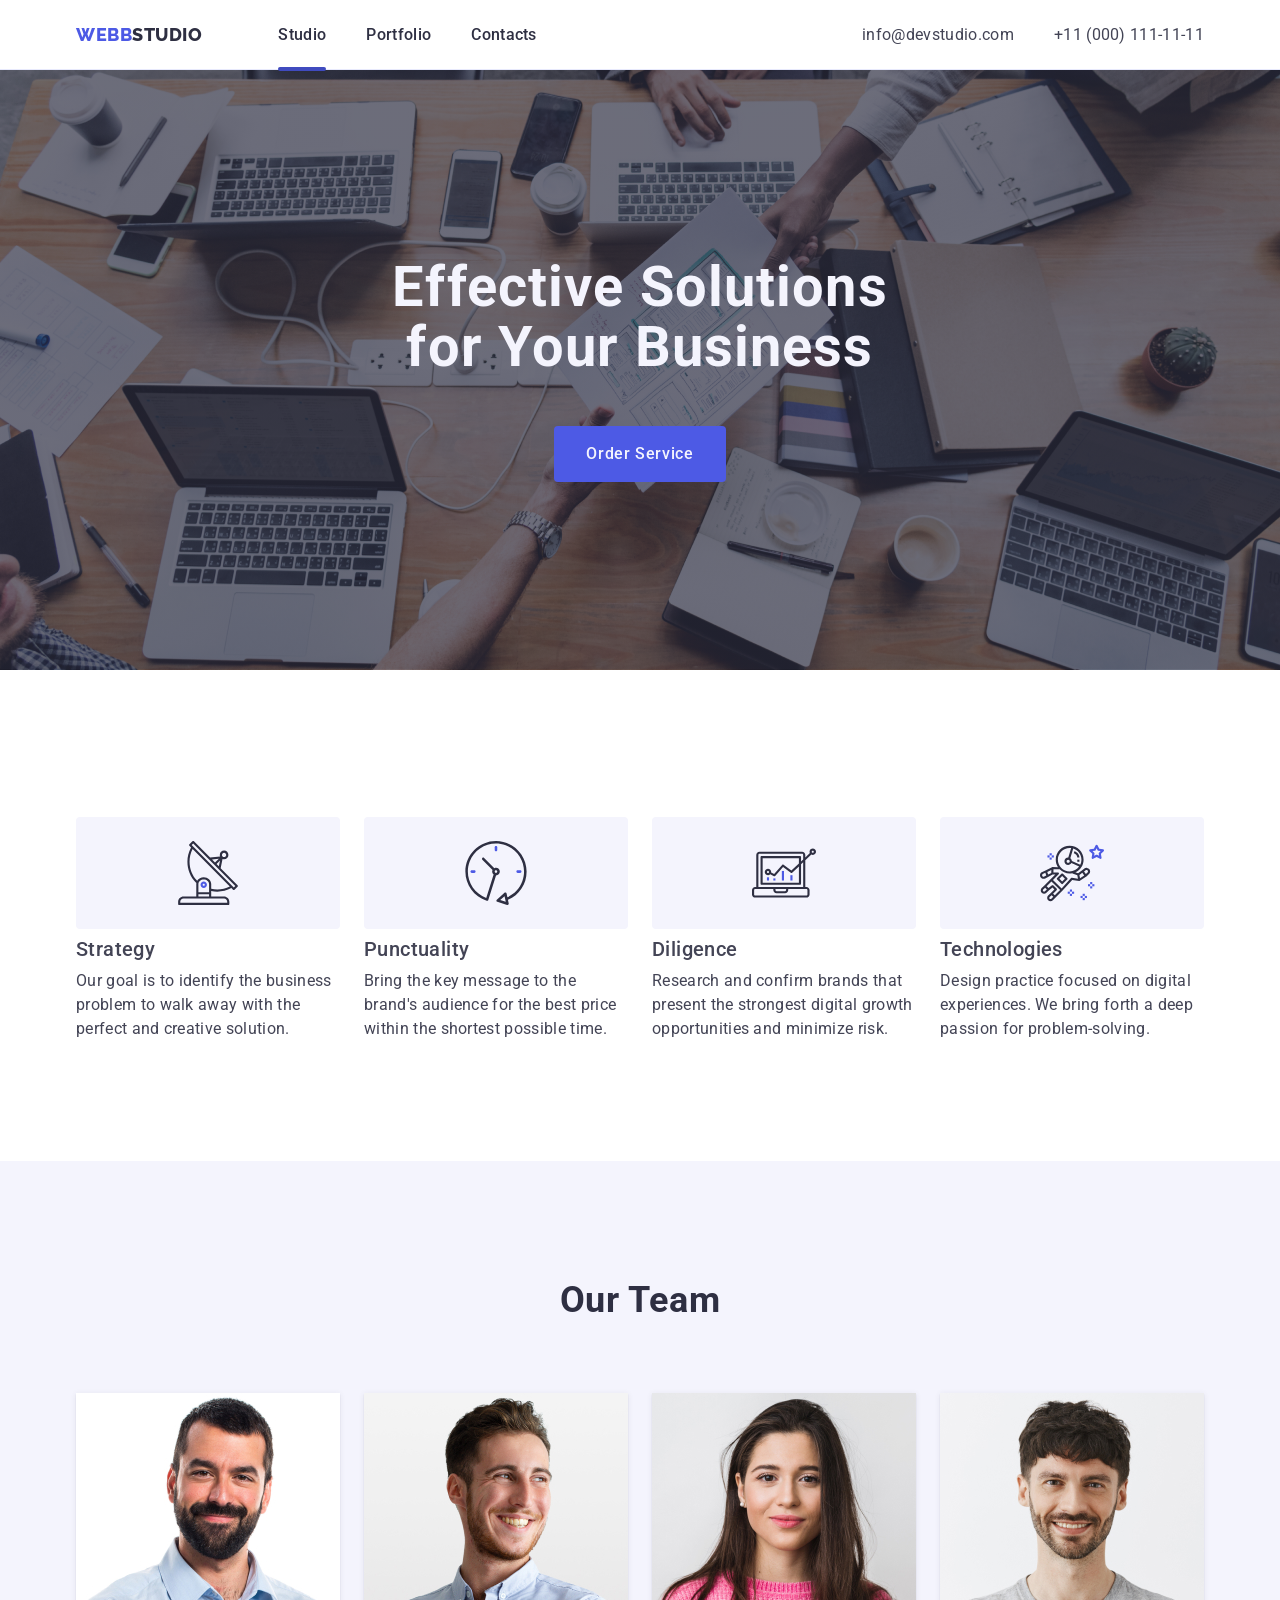
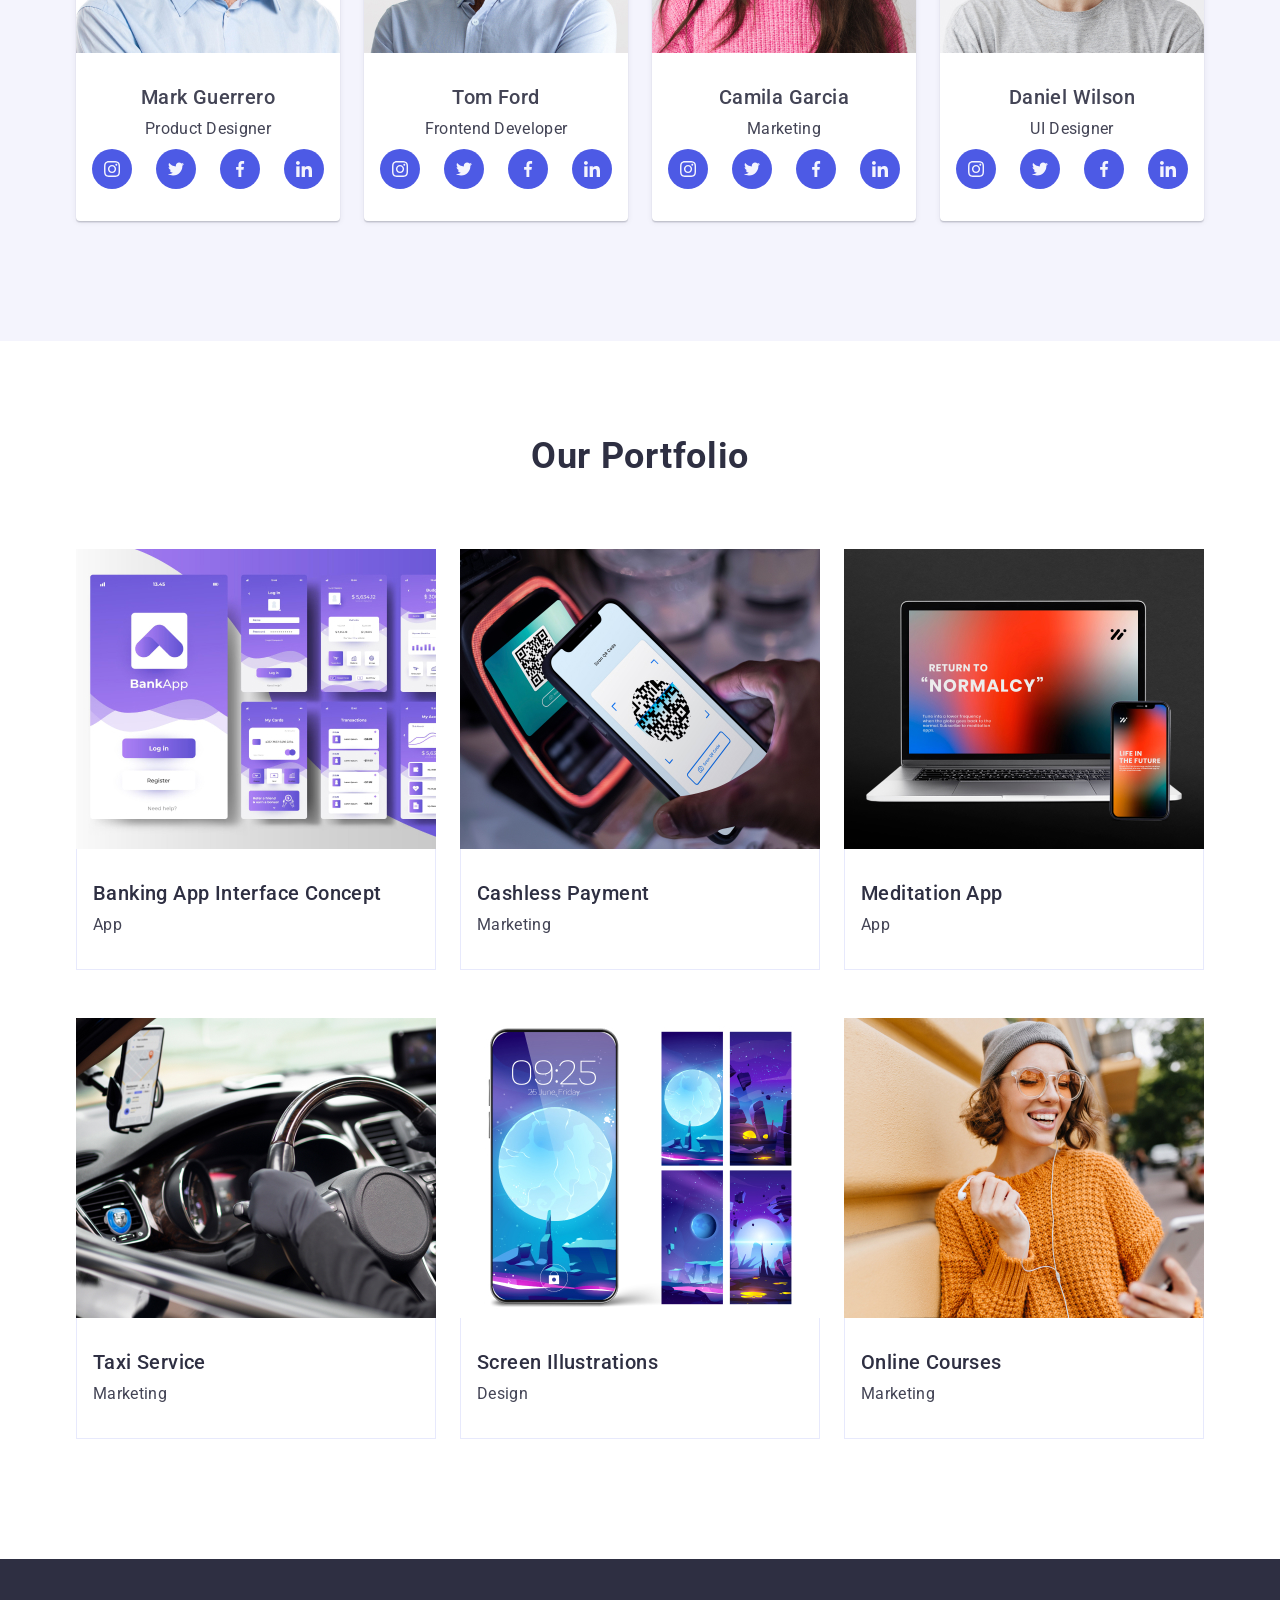
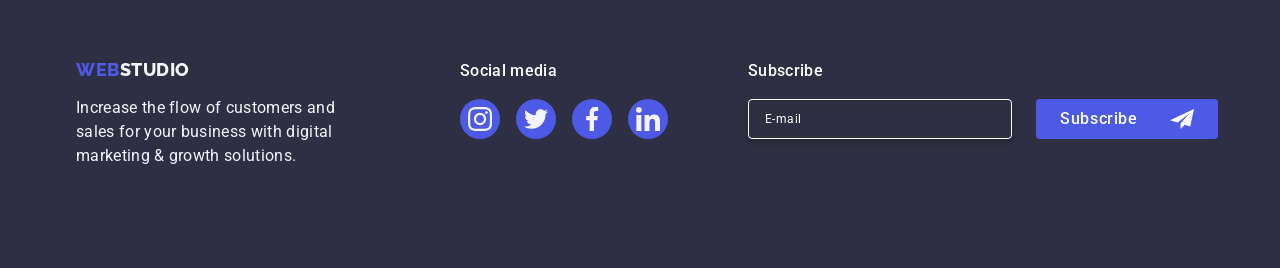
==== index.html @ 725c1d66 "rerwr" ====
<!DOCTYPE html>
<html lang="en">
  <head>
    <meta charset="UTF-8" />
    <meta http-equiv="X-UA-Compatible" content="IE=edge" />
    <meta name="viewport" content="width=device-width, initial-scale=1.0" />
    <title>Main Page</title>
    <link rel="preconnect" href="https://fonts.googleapis.com" />
    <link rel="preconnect" href="https://fonts.gstatic.com" crossorigin />
    <link
      href="https://fonts.googleapis.com/css2?family=Raleway:wght@800&family=Roboto:wght@400;500;700;900&display=swap"
      rel="stylesheet"
    />
    <link
      rel="stylesheet"
      href="https://cdnjs.cloudflare.com/ajax/libs/modern-normalize/1.1.0/modern-normalize.min.css"
    />
    <link rel="stylesheet" href="./css/styles.css" />
  </head>

  <body>
    <!-- section Header -->
    <header class="header-section">
      <div class="container header">
        <nav class="nav">
          <a class="logo" href="./index.html"
            >Webb<span class="web-one">Studio</span></a
          >
          <ul class="nav-list nav-container">
            <li class="nav-item">
              <a class="nav-link header-active" href="./index.html">Studio</a>
            </li>
            <li class="nav-item">
              <a class="nav-link" href="">Portfolio</a>
            </li>
            <li class="nav-item"><a class="nav-link" href="">Contacts</a></li>
          </ul>
        </nav>

        <address class="add">
          <ul class="add-container">
            <li class="add-item">
              <a class="add-info" href="mailto:info@devstudio.com"
                >info@devstudio.com</a
              >
            </li>
            <li class="add-item">
              <a class="add-info" href="tel:+110001111111"
                >+11 (000) 111-11-11</a
              >
            </li>
          </ul>
        </address>
      </div>
    </header>

    <main>
      <!-- section Herooooo.  -->
      <section class="hero">
        <div class="container">
          <h1 class="hero-title">Effective Solutions for Your Business</h1>
          <button type="button" class="hero-btn" data-modal-open>
            Order Service
          </button>
        </div>
      </section>

      <!-- section Features -->
      <section class="features">
        <div class="container">
          <h2 class="features-title">Features</h2>

          <ul class="features-list">
            <li class="features-item">
              <div class="features-icon-block">
                <svg class="features-icon" width="64" height="64">
                  <use href="./images/icons.svg#icon-antenna"></use>
                </svg>
              </div>
              <h3 class="features-sub-title">Strategy</h3>
              <p class="features-text">
                Our goal is to identify the business problem to walk away with
                the perfect and creative solution.
              </p>
            </li>
            <li class="features-item">
              <div class="features-icon-block">
                <svg class="features-icon" width="64" height="64">
                  <use href="./images/icons.svg#icon-clock"></use>
                </svg>
              </div>
              <h3 class="features-sub-title">Punctuality</h3>
              <p class="features-text">
                Bring the key message to the brand's audience for the best price
                within the shortest possible time.
              </p>
            </li>
            <li class="features-item">
              <div class="features-icon-block">
                <svg class="features-icon" width="64" height="64">
                  <use href="./images/icons.svg#icon-diagram"></use>
                </svg>
              </div>
              <h3 class="features-sub-title">Diligence</h3>
              <p class="features-text">
                Research and confirm brands that present the strongest digital
                growth opportunities and minimize risk.
              </p>
            </li>
            <li class="features-item">
              <div class="features-icon-block">
                <svg class="features-icon" width="64" height="64">
                  <use href="./images/icons.svg#icon-astronaut"></use>
                </svg>
              </div>
              <h3 class="features-sub-title">Technologies</h3>
              <p class="features-text">
                Design practice focused on digital experiences. We bring forth a
                deep passion for problem-solving.
              </p>
            </li>
          </ul>
        </div>
      </section>

      <!-- section Team -->
      <section class="team">
        <div class="container">
          <h2 class="team-title">Our Team</h2>
          <ul class="team-list">
            <li class="team-item">
              <img
                class="team-img"
                src="./images/mark.jpg"
                alt="Mark Guerrero"
                width="264"
              />
              <div class="team-member">
                <h3 class="team-name">Mark Guerrero</h3>
                <p class="team-role">Product Designer</p>

                <ul class="social-list">
                  <li class="social-list-item">
                    <a
                      class="icon-block"
                      href="https://www.instagram.com/"
                      target="_blank"
                      rel="noopener noreferrer"
                    >
                      <svg class="icon" width="16" height="16">
                        <use href="./images/icons.svg#icon-instagram"></use>
                      </svg>
                    </a>
                  </li>
                  <li class="social-list-item">
                    <a
                      class="icon-block"
                      href="https://twitter.com/"
                      target="_blank"
                      rel="noopener noreferrer"
                    >
                      <svg class="icon" width="16" height="16">
                        <use href="./images/icons.svg#icon-twitter"></use>
                      </svg>
                    </a>
                  </li>
                  <li class="social-list-item">
                    <a
                      class="icon-block"
                      href="https://www.facebook.com/"
                      target="_blank"
                      rel="noopener noreferrer"
                    >
                      <svg class="icon" width="16" height="16">
                        <use href="./images/icons.svg#icon-facebook"></use>
                      </svg>
                    </a>
                  </li>
                  <li class="social-list-item">
                    <a
                      class="icon-block"
                      href="https://www.linkedin.com"
                      target="_blank"
                      rel="noopener noreferrer"
                    >
                      <svg class="icon" width="16" height="16">
                        <use href="./images/icons.svg#icon-linkedin"></use>
                      </svg>
                    </a>
                  </li>
                </ul>
              </div>
            </li>

            <li class="team-item">
              <img
                class="team-img"
                src="./images/tom.jpg"
                alt="Tom Ford"
                width="264"
              />
              <div class="team-member">
                <h3 class="team-name">Tom Ford</h3>
                <p class="team-role">Frontend Developer</p>
                <ul class="social-list">
                  <li class="social-list-item">
                    <a
                      class="icon-block"
                      href="https://www.instagram.com/"
                      target="_blank"
                      rel="noopener noreferrer"
                    >
                      <svg class="icon" width="16" height="16">
                        <use
                          href="./images/icons.svg#icon-instagram"
                        ></use></svg
                    ></a>
                  </li>
                  <li class="social-list-item">
                    <a
                      class="icon-block"
                      href="https://twitter.com/"
                      target="_blank"
                      rel="noopener noreferrer"
                    >
                      <svg class="icon" width="16" height="16">
                        <use href="./images/icons.svg#icon-twitter"></use></svg
                    ></a>
                  </li>
                  <li class="social-list-item">
                    <a
                      class="icon-block"
                      href="https://www.facebook.com/"
                      target="_blank"
                      rel="noopener noreferrer"
                    >
                      <svg class="icon" width="16" height="16">
                        <use href="./images/icons.svg#icon-facebook"></use></svg
                    ></a>
                  </li>
                  <li class="social-list-item">
                    <a
                      class="icon-block"
                      href="https://www.linkedin.com"
                      target="_blank"
                      rel="noopener noreferrer"
                    >
                      <svg class="icon" width="16" height="16">
                        <use href="./images/icons.svg#icon-linkedin"></use></svg
                    ></a>
                  </li>
                </ul>
              </div>
            </li>
            <li class="team-item">
              <img src="./images/camila.jpg" alt="Camila Garcia" width="264" />
              <div class="team-member">
                <h3 class="team-name">Camila Garcia</h3>
                <p class="team-role">Marketing</p>
                <ul class="social-list">
                  <li class="social-list-item">
                    <a
                      class="icon-block"
                      href="https://www.instagram.com/"
                      target="_blank"
                      rel="noopener noreferrer"
                    >
                      <svg class="icon" width="16" height="16">
                        <use
                          href="./images/icons.svg#icon-instagram"
                        ></use></svg
                    ></a>
                  </li>
                  <li class="social-list-item">
                    <a
                      class="icon-block"
                      href="https://twitter.com/"
                      target="_blank"
                      rel="noopener noreferrer"
                    >
                      <svg class="icon" width="16" height="16">
                        <use href="./images/icons.svg#icon-twitter"></use></svg
                    ></a>
                  </li>
                  <li class="social-list-item">
                    <a
                      class="icon-block"
                      href="https://www.facebook.com/"
                      target="_blank"
                      rel="noopener noreferrer"
                    >
                      <svg class="icon" width="16" height="16">
                        <use href="./images/icons.svg#icon-facebook"></use></svg
                    ></a>
                  </li>
                  <li class="social-list-item">
                    <a
                      class="icon-block"
                      href="https://www.linkedin.com"
                      target="_blank"
                      rel="noopener noreferrer"
                    >
                      <svg class="icon" width="16" height="16">
                        <use href="./images/icons.svg#icon-linkedin"></use></svg
                    ></a>
                  </li>
                </ul>
              </div>
            </li>
            <li class="team-item">
              <img
                class="team-img"
                src="./images/daniel.jpg"
                alt="Daniel Wilson"
                width="264"
              />
              <div class="team-member">
                <h3 class="team-name">Daniel Wilson</h3>
                <p class="team-role">UI Designer</p>
                <ul class="social-list">
                  <li class="social-list-item">
                    <a
                      class="icon-block"
                      href="https://www.instagram.com/"
                      target="_blank"
                      rel="noopener noreferrer"
                    >
                      <svg class="icon" width="16" height="16">
                        <use
                          href="./images/icons.svg#icon-instagram"
                        ></use></svg
                    ></a>
                  </li>
                  <li class="social-list-item">
                    <a
                      class="icon-block"
                      href="https://twitter.com/"
                      target="_blank"
                      rel="noopener noreferrer"
                    >
                      <svg class="icon" width="16" height="16">
                        <use href="./images/icons.svg#icon-twitter"></use></svg
                    ></a>
                  </li>
                  <li class="social-list-item">
                    <a
                      class="icon-block"
                      href="https://www.facebook.com/"
                      target="_blank"
                      rel="noopener noreferrer"
                    >
                      <svg class="icon" width="16" height="16">
                        <use href="./images/icons.svg#icon-facebook"></use></svg
                    ></a>
                  </li>
                  <li class="social-list-item">
                    <a
                      class="icon-block"
                      href="https://www.linkedin.com"
                      target="_blank"
                      rel="noopener noreferrer"
                    >
                      <svg class="icon" width="16" height="16">
                        <use href="./images/icons.svg#icon-linkedin"></use></svg
                    ></a>
                  </li>
                </ul>
              </div>
            </li>
          </ul>
        </div>
      </section>

      <!-- Section portfolio -->
      <section class="portfolio">
        <div class="container">
          <h2 class="portfolio-title">Our Portfolio</h2>
          <ul class="portfolio-card-list">
            <li class="portfolio-card-item">
              <a href="" class="portfolio-item-link">
                <div class="portfolio-card-wrapper">
                  <img
                    class="portfolio-card-img"
                    src="./images/portfolio1.jpg"
                    alt="Example of Banking app"
                    width="360"
                  />

                  <div class="overlay-box">
                    <p class="overlay-text">
                      14 Stylish and User-Friendly App Design Concepts · Task
                      Manager App · Calorie Tracker App · Exotic Fruit Ecommerce
                      App · Cloud Storage App
                    </p>
                  </div>
                </div>

                <div class="card-info">
                  <h2 class="portfolio-card-title">
                    Banking App Interface Concept
                  </h2>
                  <p class="portfolio-card-text">App</p>
                </div>
              </a>
            </li>
            <li class="portfolio-card-item">
              <a href="" class="portfolio-item-link">
                <div class="portfolio-card-wrapper">
                  <img
                    class="portfolio-card-img"
                    src="./images/portfolio2.jpg"
                    alt="Example of Fintech app"
                    width="360"
                  />
                  <div class="overlay-box">
                    <p class="overlay-text">
                      14 Stylish and User-Friendly App Design Concepts · Task
                      Manager App · Calorie Tracker App · Exotic Fruit Ecommerce
                      App · Cloud Storage App
                    </p>
                  </div>
                </div>
                <div class="card-info">
                  <h2 class="portfolio-card-title">Cashless Payment</h2>
                  <p class="portfolio-card-text">Marketing</p>
                </div>
              </a>
            </li>
            <li class="portfolio-card-item">
              <a href="" class="portfolio-item-link">
                <div class="portfolio-card-wrapper">
                  <img
                    class="portfolio-card-img"
                    src="./images/portfolio3.jpg"
                    alt="Example of Meditation app"
                    width="360"
                  />
                  <div class="overlay-box">
                    <p class="overlay-text">
                      14 Stylish and User-Friendly App Design Concepts · Task
                      Manager App · Calorie Tracker App · Exotic Fruit Ecommerce
                      App · Cloud Storage App
                    </p>
                  </div>
                </div>
                <div class="card-info">
                  <h2 class="portfolio-card-title">Meditation App</h2>
                  <p class="portfolio-card-text">App</p>
                </div>
              </a>
            </li>
            <li class="portfolio-card-item">
              <a href="" class="portfolio-item-link">
                <div class="portfolio-card-wrapper">
                  <img
                    class="portfolio-card-img"
                    src="./images/portfolio4.jpg"
                    alt="Example of Taxi app"
                    width="360"
                  />
                  <div class="overlay-box">
                    <p class="overlay-text">
                      14 Stylish and User-Friendly App Design Concepts · Task
                      Manager App · Calorie Tracker App · Exotic Fruit Ecommerce
                      App · Cloud Storage App
                    </p>
                  </div>
                </div>
                <div class="card-info">
                  <h2 class="portfolio-card-title">Taxi Service</h2>
                  <p class="portfolio-card-text">Marketing</p>
                </div>
              </a>
            </li>
            <li class="portfolio-card-item">
              <a href="" class="portfolio-item-link">
                <div class="portfolio-card-wrapper">
                  <img
                    class="portfolio-card-img"
                    src="./images/portfolio5.jpg"
                    alt="Example of Wallpaper design"
                    width="360"
                  />
                  <div class="overlay-box">
                    <p class="overlay-text">
                      14 Stylish and User-Friendly App Design Concepts · Task
                      Manager App · Calorie Tracker App · Exotic Fruit Ecommerce
                      App · Cloud Storage App
                    </p>
                  </div>
                </div>
                <div class="card-info">
                  <h2 class="portfolio-card-title">Screen Illustrations</h2>
                  <p class="portfolio-card-text">Design</p>
                </div>
              </a>
            </li>
            <li class="portfolio-card-item">
              <a href="" class="portfolio-item-link">
                <div class="portfolio-card-wrapper">
                  <img
                    class="portfolio-card-img"
                    src="./images/portfolio6.jpg"
                    alt="Example of Educational app"
                    width="360"
                  />
                  <div class="overlay-box">
                    <p class="overlay-text">
                      14 Stylish and User-Friendly App Design Concepts · Task
                      Manager App · Calorie Tracker App · Exotic Fruit Ecommerce
                      App · Cloud Storage App
                    </p>
                  </div>
                </div>
                <div class="card-info">
                  <h2 class="portfolio-card-title">Online Courses</h2>
                  <p class="portfolio-card-text">Marketing</p>
                </div>
              </a>
            </li>
          </ul>

        </div>
      </section>
    </main>

    <!-- Footer -->
    <footer class="footer">
      <div class="container footer-block">
        <div class="footer-block-1">
          <a class="logo" href="./index.html"
            >Web<span class="web-two">Studio</span></a
          >
          <p class="footer-text">
            Increase the flow of customers and sales for your business with
            digital marketing & growth solutions.
          </p>
        </div>

        <div class="footer-block-2">
          <p class="footer-social-text">Social media</p>

          <ul class="social-list">
            <li class="icon-item">
              <a
                class="icon-block"
                href="https://www.instagram.com/"
                target="_blank"
                rel="noopener noreferrer"
              >
                <svg class="icon" width="24" height="24">
                  <use href="./images/icons.svg#icon-instagram"></use></svg
              ></a>
            </li>
            <li class="icon-item">
              <a
                class="icon-block"
                href="https://twitter.com/"
                target="_blank"
                rel="noopener noreferrer"
              >
                <svg class="icon" width="24" height="24">
                  <use href="./images/icons.svg#icon-twitter"></use></svg
              ></a>
            </li>
            <li class="icon-item">
              <a
                class="icon-block"
                href="https://www.facebook.com/"
                target="_blank"
                rel="noopener noreferrer"
              >
                <svg class="icon" width="24" height="24">
                  <use href="./images/icons.svg#icon-facebook"></use></svg
              ></a>
            </li>
            <li class="icon-item">
              <a
                class="icon-block"
                href="https://www.linkedin.com"
                target="_blank"
                rel="noopener noreferrer"
              >
                <svg class="icon" width="24" height="24">
                  <use href="./images/icons.svg#icon-linkedin"></use></svg
              ></a>
            </li>
          </ul>
        </div>

        <div class="footer-block3">
          <p class="footer-social-text">Subscribe</p>
          <form class="footer-form">
            <label class="footer-label" class="footer-form-wrapper">
              <input
              class="footer-form-input"
              type="email"
              name="email"
              placeholder="E-mail"
              required
            />

            </label>  
                  <button type="submit" class="footer-form-btn">
              Subscribe
              <svg class="footer-form-icon" width="24" height="24">
                <use href="./images/icons.svg#icon-send"></use>
              </svg>
            </button>
          </form>

        </div>
      </div>
    </footer>

    <!-- modal window  -->
    <div class="backdrop is-hidden" data-modal>
      <div class="modal">
        <button type="button" class="close-btn" data-modal-close>
          <svg class="icon-close" width="8" height="8">
            <use href="./images/icons.svg#icon-close"></use>
          </svg>
        </button>

        <p class="modal-title">Leave your contacts and we will call you back</p>

        <form class="modal-form">
          <div class="test">
          <label for="user-name" class="modal-form-label modal-form-name"> Name
             </label>
             <div class="modal-input-wrapper">
    
              <input class="modal-form-input"  id="user-name" type="text" name="user-name" required minlength="3"/>
              <svg class="modal-form-icon" width="18" height="24">
                <use href="./images/icons.svg#icon-person"></use></svg
              </div>
            </div>
      
          <label class="modal-form-label">
            <span class="modal-form-name">Phone</span>
            <span class="modal-input-wrapper">
              <input class="modal-form-input" type="tel" name="tel" required/>
              <svg class="modal-form-icon" width="18" height="24">
                <use href="./images/icons.svg#icon-phone"></use></svg
            ></span>
          </label>
          <label class="modal-form-label">
            <span class="modal-form-name">Email</span>
            <span class="modal-input-wrapper">
              <input class="modal-form-input" type="email" name="email" required/>
              <svg class="modal-form-icon" width="18" height="24">
                <use href="./images/icons.svg#icon-email"></use></svg
            ></span>
          </label>

          <label class="modal-form-label textarea">
            <span class="modal-form-name">Comment</span>
            <textarea
              class="modal-form-comment"
              name="comment"
              placeholder="Text input"
            ></textarea>
          </label>

          <input type="checkbox" class="checkbox visually-hidden" id="check" />
          <label class="checkbox-wrapper" for="check">
            <span class="custom-checkbox">
              <svg class="check-icon" width="10" height="8">
                <use href="./images/icons.svg#icon-check"></use>
              </svg>
            </span>
            I accept the terms and conditions of the &nbsp<a href="#">
              Privacy Policy</a
            >
          </label>
          <button type="submit" class="modal-form-btn">Send</button>
    
        </form>




      </div>
    </div>
    <script src="./js/modal.js"></script>
  </body>
</html>
---- css/styles.css ----
:root {
  --headers-color: #2e2f42;
  --primary-color: #434455;
  --secondary-color: #4d5ae5;
  --primary-body-color: #ffffff;
  --secondary-body-color: #f4f4fd;
  --border-color: #e7e9fc;
  --accent-color: #404bbf;
  --active-color: #31d0aa;
  --icon-customers: #8e8f99;
  --backdrop-color: rgba(46, 47, 66, 0.4);
  --modal-color: #fcfcfc;
}

/* RESET (cкинути дефолтні стилі для елементів) */

button {
  border: none;
  background-color: transparent;
  font: inherit;
  cursor: pointer;
  padding: 0;
  outline: 1px solid transparent;

  transition: background-color 250ms cubic-bezier(0.4, 0, 0.2, 1),
    color 250ms cubic-bezier(0.4, 0, 0.2, 1);
}

button:hover,
button:focus {
  background-color: var(--accent-color);
  color: #ffffff;
}

ul {
  list-style: none;
  padding: 0;
  margin: 0;
}

a {
  color: inherit;
  text-decoration: none;
  outline: 1px solid transparent;
}

h1,
h2,
h3,
h4,
h5,
h6,
p {
  margin: 0;
}

img {
  display: block;
}

address {
  font-style: normal;
  font: inherit;
}

textarea {
  resize: none;
}

/* загальні стилі для багатьох різних елементів */
.container {
  width: 1158px;

  margin: 0 auto;
  padding: 0 15px;
}

body {
  color: var(--primary-color);
  background-color: var(--primary-body-color);
  font-family: Roboto, sans-serif;
}

.nav,
.header,
.add-container,
.team-list,
.features-list,
.work-list,
.nav-container,
.portfolio-btn-list,
.portfolio-card-list,
.footer-block,
.social-list,
.customers-list,
.icon-block,
.customers-link-block {
  display: flex;
}

.input:invalid {
  border-color: #f44336;
}

/* section header */

header {
  background-color: var(--primary-body-color);
  border-bottom: 1px solid var(--border-color);
}

.header-section {
  box-shadow: 0px 2px 1px rgba(46, 47, 66, 0.08),
    0px 1px 1px rgba(46, 47, 66, 0.16), 0px 1px 6px rgba(46, 47, 66, 0.08);
}

.container.header {
  justify-content: space-between;
  align-items: center;
}

.logo {
  text-transform: uppercase;
  color: var(--secondary-color);
  font-family: Raleway, sans-serif;
  font-weight: 800;
  font-size: 18px;
  line-height: 1.17;
  letter-spacing: 0.03em;

  margin-right: 76px;
  padding-top: 24px;
  padding-bottom: 24px;
}

.web {
  color: var(--secondary-color);
}

.web-one {
  color: var(--headers-color);
}

.nav-link {
  text-decoration: none;
  color: var(--headers-color);
  font-weight: 500;
  font-size: 16px;
  line-height: 1.5;
  letter-spacing: 0.02em;
  padding: 24px 0;
  position: relative;

  transition: color 250ms cubic-bezier(0.4, 0, 0.2, 1);
}

.nav-item:not(:last-child) {
  margin-right: 40px;
}

.nav {
  align-items: center;
}

.add-container {
  gap: 40px;
}

.add-item {
  padding: 0px;
}

.add-info {
  color: var(--primary-color);
  font-size: 16px;
  line-height: 1.5;
  letter-spacing: 0.02em;
  padding: 24px 0;

  transition: color 250ms cubic-bezier(0.4, 0, 0.2, 1);
}

.add-info:hover,
.add-info:focus,
.nav-link:hover,
.nav-link:focus {
  color: var(--accent-color);
}

.header-active::after {
  background-color: var(--accent-color);
  content: "";
  height: 4px;
  width: 100%;
  display: block;
  border-radius: 2px;

  position: absolute;
  bottom: -3px;

  /* opacity: 0;
  transform: scale(0); */
  /* transition: transform 250ms cubic-bezier(0.4, 0, 0.2, 1), opacity 250ms cubic-bezier(0.4, 0, 0.2, 1);  */
}

/* .nav-item:hover .header-active::after {
  opacity: 1;
  transform: scale(1);
} */

/* section footer */

.footer {
  background-color: var(--headers-color);
  padding: 100px 0;
}

.web-two {
  color: var(--secondary-body-color);
}

footer .logo {
  display: inline-block;
  padding: 0;
  margin-bottom: 16px;
}

.footer-block {
  align-items: baseline;
}

.footer-text {
  color: var(--secondary-body-color);
  width: 264px;
  font-weight: 400;
  font-size: 16px;
  line-height: 1.5;
  letter-spacing: 0.02em;
}

footer .social-list {
  gap: 16px;
}

.footer-block-1 {
  margin-right: 120px;
}

.footer-social-text {
  color: var(--primary-body-color);
  font-weight: 500;
  font-size: 16px;
  line-height: 1.5;
  letter-spacing: 2%;
  letter-spacing: 0.02em;

  margin-bottom: 16px;
}

footer .icon-block:hover,
footer .icon-block:focus {
  background-color: var(--active-color);
}

.footer-block3 {
  margin-left: 80px;
}

.footer-form-wrapper {
  display: flex;
  gap: 24px;
}

.footer-form-input {
  width: 264px;
  height: 40px;
  line-height: 2;
  letter-spacing: 0.04em;
  font-size: 12px;
  border: 1px solid var(--primary-body-color);
  filter: drop-shadow(0px 4px 4px var(--backdrop-color));
  border-radius: 4px;
  background-color: transparent;
  color: var(--primary-body-color);
  padding: 8px 16px;
  outline: 1px solid transparent;
  transition: border-color 250ms cubic-bezier(0.4, 0, 0.2, 1);
   box-shadow: 0px 4px 4px rgba(0, 0, 0, 0.15); 
}

.footer-form-input::placeholder {
  color: var(--primary-body-color);
  font-weight: 400;
  font-size: 12px;
  line-height: 2;
  letter-spacing: 0.04em;
}

.footer-form-input:focus {
  border-color: var(--active-color);
}


.footer-form-btn {
  display: flex;
  align-items: center;
  justify-content: center;
  padding: 8px 24px;
  gap: 16px;
  background-color: var(--secondary-color);
  color: var(--primary-body-color);
  font-weight: 500;
  font-size: 16px;
  line-height: 1.5;
  letter-spacing: 0.04em;
  border-radius: 4px;
  min-width: 165px;
}

.footer-form-icon {
  fill: var(--primary-body-color);
  transition: fill 250ms cubic-bezier(0.4, 0, 0.2, 1) 250ms;
  margin-left: 16px; 
}

.footer-form-btn:hover .footer-form-icon,
.footer-form-btn:focus .footer-form-icon {
  fill: var(--active-color);
}

.footer-form {
  display: flex;
  gap: 24px;
}

/* HOME PAGE */
/* section hero */

.hero-btn {
  display: block;
  background-color: var(--secondary-color);
  color: var(--secondary-body-color);
  font-family: Roboto, sans-serif;
  font-weight: 500;
  font-size: 16px;
  line-height: 1.5;
  letter-spacing: 0.04em;
  min-width: 169px;
  border-radius: 4px;

  padding: 16px 32px;
  margin-left: auto;
  margin-right: auto;
  margin-top: 48px;
}

.hero {
  background-color: var(--headers-color);
  text-align: center;
  max-width: 1440px;

  background-image: linear-gradient(
      rgba(46, 47, 66, 0.7),
      rgba(46, 47, 66, 0.7)
    ),
    url(../images/hero-bg.jpg);
  background-repeat: no-repeat;
  background-position: 50% 50%;
  background-size: cover;

  margin-left: auto;
  margin-right: auto;
  padding: 188px 0;
}

.hero-title {
  text-align: center;
  color: var(--secondary-body-color);
  max-width: 496px;
  font-size: 56px;
  line-height: 1.07;
  letter-spacing: 0.02em;

  margin-left: auto;
  margin-right: auto;
}

/* section features */

.features-text {
  width: 264px;
  height: 72px;
  font-size: 16px;
  line-height: 1.5;
  letter-spacing: 0.02em;
  font-weight: 400;
}

.features-title {
  visibility: hidden;
}

.features-sub-title {
  font-weight: 500;
  font-size: 20px;
  line-height: 1.2;
  letter-spacing: 0.02em;
}

.features-icon-block {
  background-color: var(--secondary-body-color);
  margin-bottom: 8px;
  display: flex;
  align-items: center;
  justify-content: center;
  height: 112px;
  border-radius: 4px;
}

.features-icon {
  fill: #2a2a2a;
}

/* section what we are doin (our work) */

.team-title,
.portfolio-title {
  text-transform: capitalize;
  color: var(--headers-color);
  font-size: 36px;
  line-height: 1.1;
  text-align: center;
  letter-spacing: 0.02em;
  margin-bottom: 72px;
}

/* section team */

.team {
  background-color: var(--secondary-body-color);
}

.team-item {
  background-color: var(--primary-body-color);
  font-weight: 500;
  font-size: 20px;
  line-height: 1.2;
  letter-spacing: 0.02em;
}

.team-role {
  font-size: 16px;
  line-height: 1.5;
  letter-spacing: 0.02em;
  font-weight: 400;

  margin-bottom: 8px;
}

.team-name {
  font-weight: 500;
  font-size: 20px;
  line-height: 1.2;
  letter-spacing: 0.02em;
}

.team-item {
  box-shadow: 0px 1px 6px rgba(46, 47, 66, 0.08),
    0px 1px 1px rgba(46, 47, 66, 0.16), 0px 2px 1px rgba(46, 47, 66, 0.08);
  border-radius: 0px 0px 4px 4px;
}

.team-member {
  text-align: center;
  padding: 32px 0px;
}

.features-list,
.work-list,
.team-list {
  gap: 24px;
}

.features,
.team {
  padding: 120px 0;
}

.features-sub-title,
.team-name {
  margin-bottom: 8px;
}

.icon-block {
  background-color: var(--secondary-color);
  width: 40px;
  height: 40px;
  border-radius: 50%;

  justify-content: center;
  align-items: center;
  transition: background-color 250ms cubic-bezier(0.4, 0, 0.2, 1);
}

.team .icon-block:hover,
.team .icon-block:focus {
  background-color: var(--accent-color);
}

.icon {
  fill: var(--secondary-body-color);
}

.team-member .social-list {
  gap: 24px;
  justify-content: center;
}
/* section customers */
.customers {
  padding-top: 120px;
  padding-bottom: 120px;
}

.customers-link-block {
  color: var(--icon-customers);
  border: 1px solid var(--icon-customers);
  border-radius: 4px;
  width: 168px;
  height: 88px;

  justify-content: center;
  align-items: center;

  transition: color 250ms cubic-bezier(0.4, 0, 0.2, 1),
    border-color 250ms cubic-bezier(0.4, 0, 0.2, 1);
}

.customers-link-block:hover,
.customers-link-block:focus {
  color: var(--accent-color);
  border-color: var(--accent-color);
}

.customers-list {
  gap: 24px;
}

.customers-icon {
  fill: currentColor;
}

/* PORTFOLIO PAGE */

.portfolio {
  padding-top: 96px;
  padding-bottom: 120px;
}

.portfolio-btn {
  background-color: var(--secondary-body-color);
  color: var(--secondary-color);
  font-family: Roboto, sans-serif;
  font-weight: 500;
  font-size: 16px;
  line-height: 1.5;
  letter-spacing: 0.04em;

  border: 1px solid var(--border-color);
  border-radius: 4px;

  padding: 12px 24px;

  transition: border 250ms cubic-bezier(0.4, 0, 0.2, 1),
    box-shadow 250ms cubic-bezier(0.4, 0, 0.2, 1),
    color 250ms cubic-bezier(0.4, 0, 0.2, 1),
    background-color 250ms cubic-bezier(0.4, 0, 0.2, 1);
}

.portfolio-btn:hover,
.portfolio-btn:focus {
  border: 1px solid transparent;
  box-shadow: 0px 3px 1px rgba(0, 0, 0, 0.1), 0px 2px 1px rgba(0, 0, 0, 0.08),
    0px 2px 2px rgba(0, 0, 0, 0.12);
}

.portfolio-btn-list {
  justify-content: center;
  gap: 24px;
  margin-bottom: 72px;
}

.portfolio-card-text {
  color: var(--primary-color);
  font-size: 16px;
  letter-spacing: 0.02em;
  line-height: 1.5;
  font-weight: 400;
}

.portfolio-card-title {
  color: var(--headers-color);
  font-weight: 500;
  font-size: 20px;
  line-height: 1.2;
  letter-spacing: 0.02em;

  margin-bottom: 8px;
}

.portfolio-card-list {
  flex-wrap: wrap;
}

.portfolio-card-item {
  margin-right: 24px;
  margin-bottom: 48px;
}

.portfolio-item-link {
  display: block;
  transition: box-shadow 250ms cubic-bezier(0.4, 0, 0.2, 1);
}

.portfolio-item-link:hover,
.portfolio-item-link:focus {
  box-shadow: 0px 2px 1px rgba(46, 47, 66, 0.08),
    0px 1px 1px rgba(46, 47, 66, 0.16), 0px 1px 6px rgba(46, 47, 66, 0.08);
}

.portfolio-card-item:nth-child(3n) {
  margin-right: 0;
}

.portfolio-card-item:nth-last-child(-n + 3) {
  margin-bottom: 0;
}

.card-info {
  border: 1px solid var(--border-color);
  border-top: none;
  padding: 32px 16px;
  /* padding-left: 16px; */
}

.portfolio-card-wrapper {
  position: relative;
  width: 100%;
  height: 100%;
  overflow: hidden;
}

.overlay-box {
  background-color: var(--secondary-color);
  width: 360px;
  height: 300px;
  padding: 40px 32px;
  opacity: 0;
  position: absolute;

  transition: transform 250ms cubic-bezier(0.4, 0, 0.2, 1),
    opacity 250ms cubic-bezier(0.4, 0, 0.2, 1);
}

/* .portfolio-card-wrapper:hover .overlay-box, .portfolio-card-wrapper:focus .overlay-box {
  transform: translatey(-100%);
  opacity: 1;
} */

.portfolio-item-link:hover .overlay-box,
.portfolio-item-link:focus .overlay-box {
  transform: translatey(-100%);
  opacity: 1;
}

.overlay-text {
  color: var(--secondary-body-color);
  font-weight: 400;
  font-size: 16px;
  line-height: 1.5;
  letter-spacing: 0.02em;
}

/* modal window */

.backdrop.is-hidden {
  visibility: hidden;
  opacity: 0;
  pointer-events: none;
}

.backdrop.is-hidden .modal {
  transform: translate(-50%, -50%) scale(0.5);
}

.backdrop {
  position: fixed;
  top: 0;
  left: 0;
  width: 100%;
  height: 100%;
  background-color: var(--backdrop-color);

  transition: opacity 250ms cubic-bezier(0.4, 0, 0.2, 1),
    visibility 250ms cubic-bezier(0.4, 0, 0.2, 1);
}

.modal {
  position: absolute;
  top: 50%;
  left: 50%;
  transform: translate(-50%, -50%) scale(1);
  width: 408px;
  min-height: 584px;
  background-color: var(--modal-color);
  padding: 72px 24px 24px 24px;

  box-shadow: 0px 1px 1px rgba(0, 0, 0, 0.14), 0px 1px 3px rgba(0, 0, 0, 0.12),
    0px 2px 1px rgba(0, 0, 0, 0.2);
  border-radius: 4px;

  transition: transform 250ms cubic-bezier(0.4, 0, 0.2, 1);
}

.close-btn {
  position: absolute;
  top: 24px;
  right: 24px;
  transition: background-color 250ms cubic-bezier(0.4, 0, 0.2, 1), border 250ms cubic-bezier(0.4, 0, 0.2, 1); 
  background-color: var(--border-color);
  width: 24px;
  height: 24px;
  border: 1px solid rgba(0, 0, 0, 0.1);
  border-radius: 50%;
  display: flex;
  align-items: center;
  justify-content: center;
}

.icon-close {
  fill: var(--headers-color);
  transition: fill 250ms cubic-bezier(0.4, 0, 0.2, 1);
}

/* для кнопки ховер/фокус бекграунд прописаний в утиліті */

.close-btn:hover .icon-close,
.close-btn:focus .icon-close {
  fill: #ffffff;
}

.close-btn:hover, 
.close-btn:focus {
  background-color: #404bbf; 
  border: none; 
}

.modal-form-label {
  display: block;
  flex-direction: column;
  gap: 4px;
  letter-spacing: 0.04em; 
  margin-bottom: 4px;
}

.textarea {
  margin-bottom: 16px;
}

.modal-form-input,
.modal-form-comment {
  background-color: var(--modal-color);
  height: 40px;
  width: 100%;
  border-radius: 4px;
  border: 1px solid var(--backdrop-color);
  padding: 19px 14px;
  padding-left: 38px;
  outline: 1px solid transparent;
  transition: border-color 250ms cubic-bezier(0.4, 0, 0.2, 1);
  letter-spacing: 0.04em; 
  display: block; 
  margin-bottom: 4px; 
/* }
.modal-form-input { */
  background-color: transparent; 

}


.modal-form-name {
  font-weight: 400;
  font-size: 12px;
  line-height: 1.17;
  letter-spacing: 0.01em;
  color: var(--icon-customers);
}

.modal-form-comment {
  height: 120px;
  padding: 8px 16px;
}


.modal-form-input:focus + .modal-form-icon {
  fill: var(--secondary-color);
}

.modal-form-input:focus,
.modal-form-comment:focus {
  border-color: #4D5AE5
}


.modal-form-comment::placeholder {
  font-weight: 400;
  font-size: 12px;
  line-height: 1.17;
  letter-spacing: 0.04em;
  color: var(--backdrop-color);
}

.modal-form-btn {
  background-color: var(--secondary-color);
  min-width: 169px;
  height: 56px;
  box-shadow: 0px 4px 4px rgba(0, 0, 0, 0.15);
  border-radius: 4px;

  color: var(--primary-body-color);
  font-weight: 500;
  font-size: 16px;
  line-height: 1.5;
  letter-spacing: 0.04em;
  padding: 16px 32px;
  display: block;
  margin-left: auto;
  margin-right: auto;
  margin-top: 24px;
}

/* .modal-form-icon {
  margin-right: 4px;
} */

.modal-title {
  color: var(--headers-color);
  font-weight: 500;
  font-size: 16px;
  line-height: 1.5;
  text-align: center;
  letter-spacing: 0.02em;

  margin-bottom: 16px;
}

.modal-input-wrapper {
  display: flex;
  position: relative;
}

.modal-form-icon {
  position: absolute;
  top: 50%;
  left: 16px;
  transform: translateY(-50%);
  fill: var(--headers-color);
  transition: fill 250ms cubic-bezier(0.4, 0, 0.2, 1);
}

.visually-hidden {
  position: absolute;
  width: 1px;
  height: 1px;
  margin: -1px;
  border: 0;
  padding: 0;

  white-space: nowrap;
  clip-path: inset(100%);
  clip: rect(0 0 0 0);
  overflow: hidden;
}

.checkbox-wrapper > a {
  text-decoration: underline;
  color: var(--secondary-color);
}

.checkbox-wrapper > a:active {
  color: var(--active-color);
}

.checkbox-wrapper {
  font-weight: 400;
  font-size: 12px;
  line-height: 1.17;
  letter-spacing: 0.04em;
  color: var(--icon-customers);
  display: flex;
  align-items: center;
}

.custom-checkbox {
  display: flex;
  width: 16px;
  height: 16px;
  border: 1px solid var(--backdrop-color);
  border-radius: 2px;
  margin-right: 10px;

  justify-content: center;
  align-items: center;
  color: transparent;

  transition: border-color 250ms cubic-bezier(0.4, 0, 0.2, 1),
    background-color 250ms cubic-bezier(0.4, 0, 0.2, 1);
  cursor: pointer;
}

.check-icon {
  fill: currentColor;
  transition: fill 250ms cubic-bezier(0.4, 0, 0.2, 1) delay 250ms;
}

.checkbox:checked + .checkbox-wrapper > .custom-checkbox {
  background-color: var(--accent-color);
  border-color: transparent;
  color: var(--secondary-body-color);
}


.test {
  margin-bottom: 8px;
}
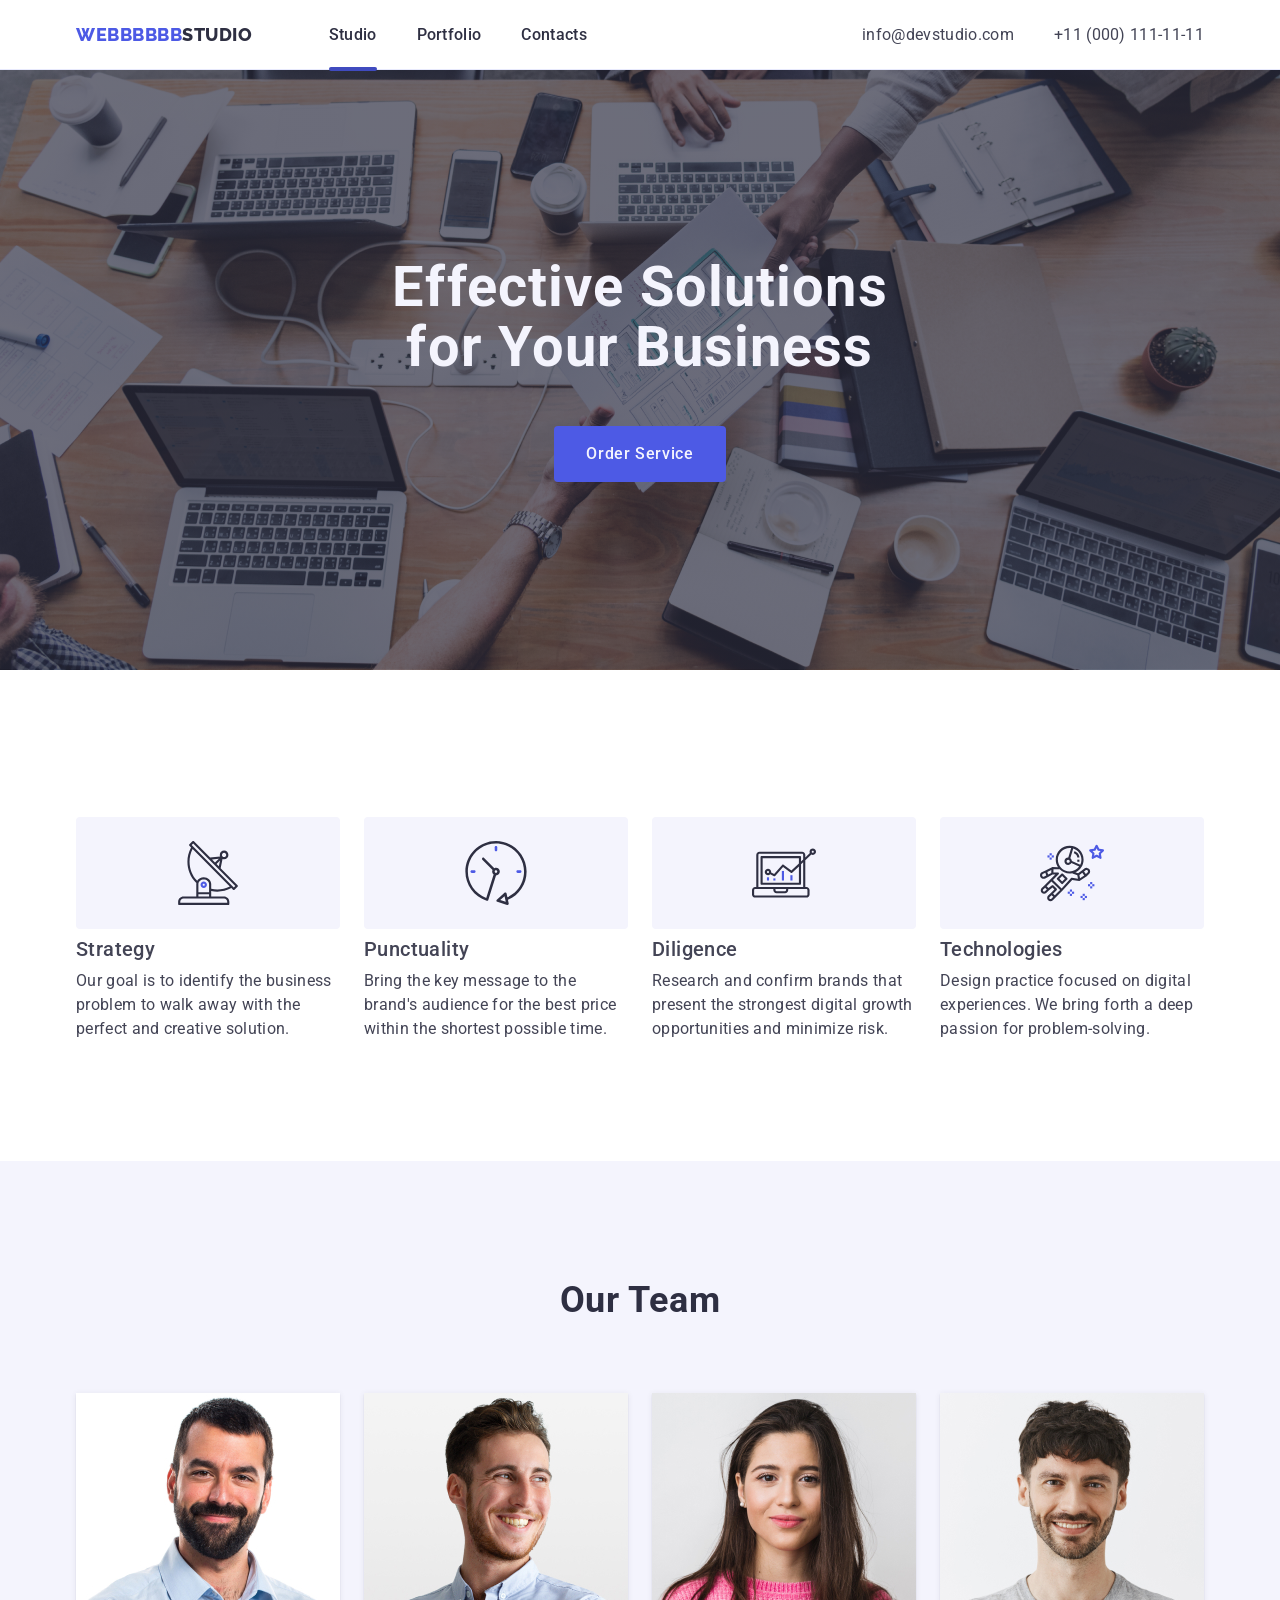
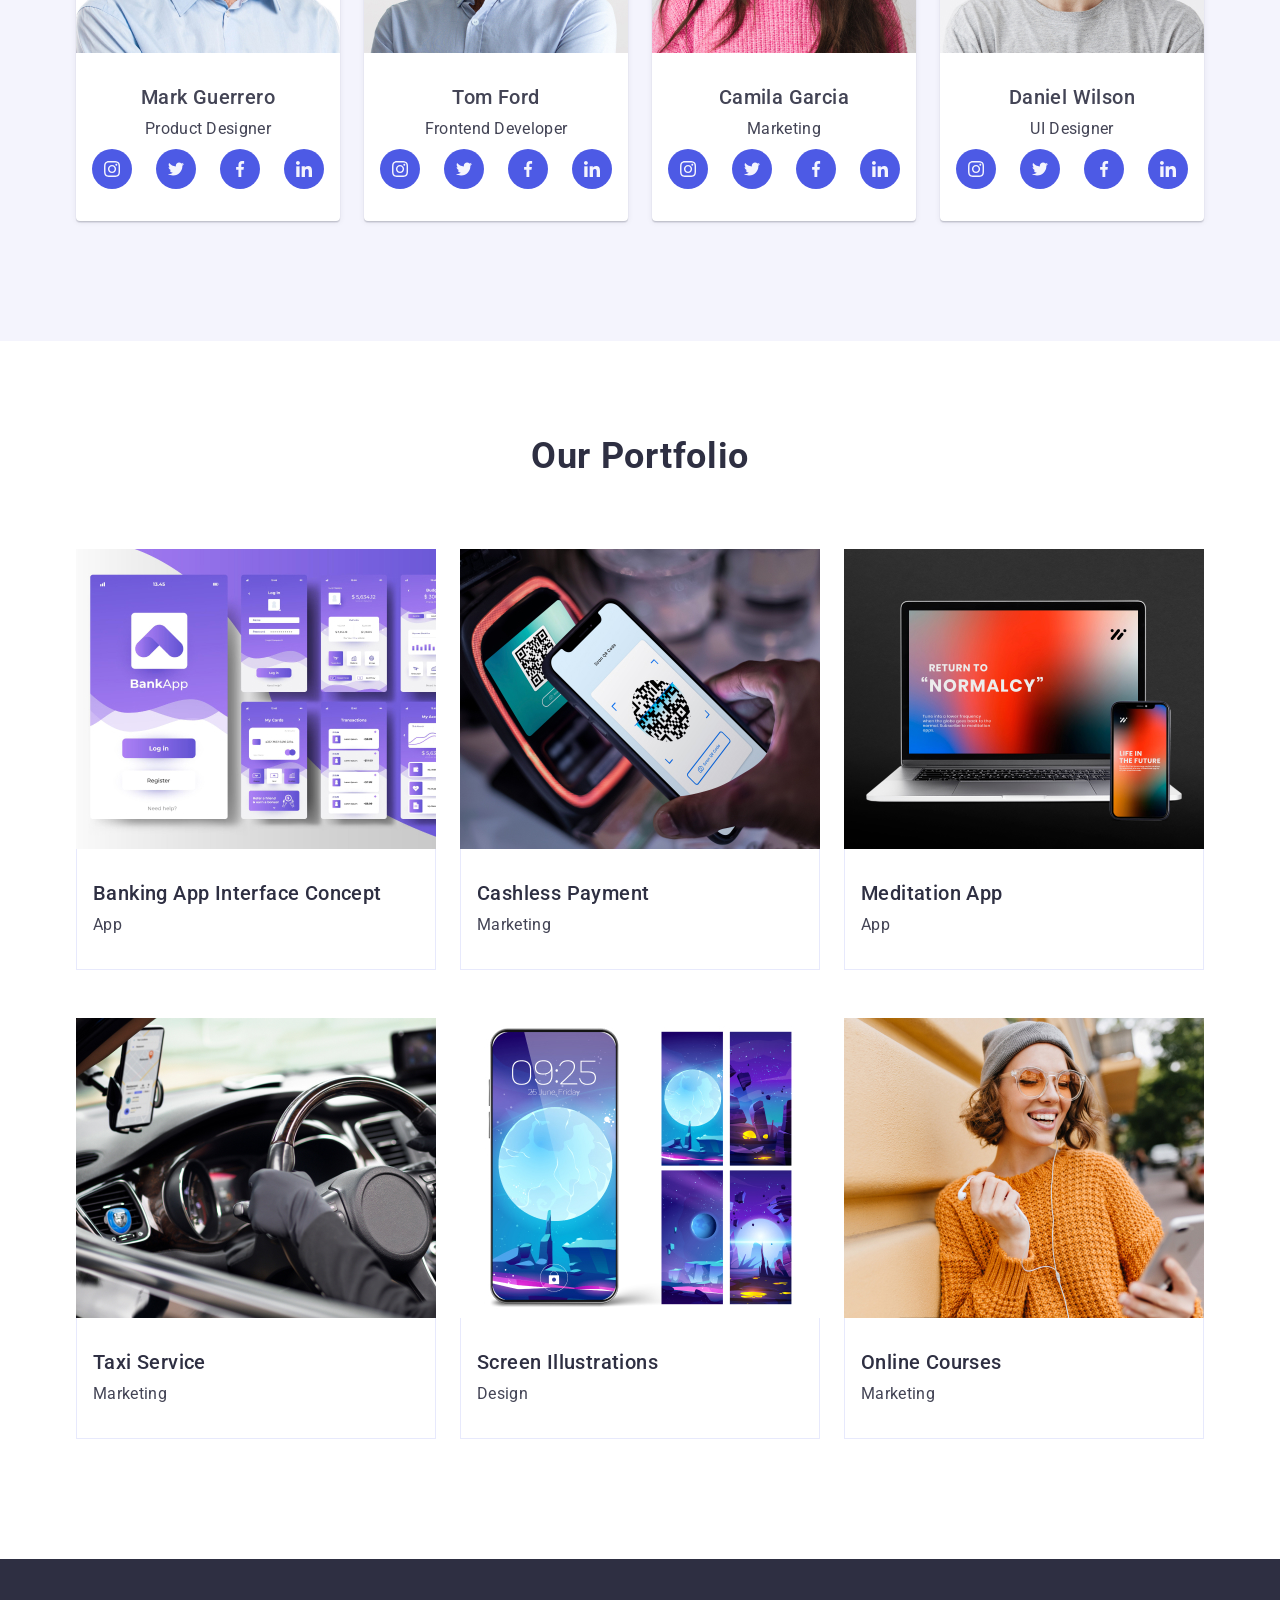
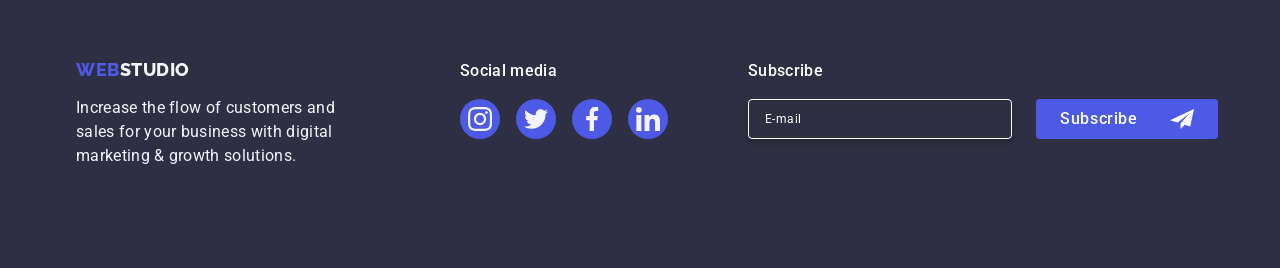
==== commit dfcfc5f4: "56456 45645" ====
--- a/index.html
+++ b/index.html
@@ -24,7 +24,7 @@
       <div class="container header">
         <nav class="nav">
           <a class="logo" href="./index.html"
-            >Webb<span class="web-one">Studio</span></a
+            >Webbbbbb<span class="web-one">Studio</span></a
           >
           <ul class="nav-list nav-container">
             <li class="nav-item">
@@ -626,7 +626,7 @@
 
         <form class="modal-form">
           <div class="test">
-          <label for="user-name" class="modal-form-label modal-form-name"> Name
+          <label for="user-name" class="modal-form-label"> Name
              </label>
              <div class="modal-input-wrapper">
     
--- a/css/styles.css
+++ b/css/styles.css
@@ -754,13 +754,6 @@
   border: none; 
 }
 
-.modal-form-label {
-  display: block;
-  flex-direction: column;
-  gap: 4px;
-  letter-spacing: 0.04em; 
-  margin-bottom: 4px;
-}
 
 .textarea {
   margin-bottom: 16px;
@@ -780,19 +773,21 @@
   letter-spacing: 0.04em; 
   display: block; 
   margin-bottom: 4px; 
-/* }
-.modal-form-input { */
   background-color: transparent; 
 
 }
 
 
-.modal-form-name {
+.modal-form-label {
   font-weight: 400;
   font-size: 12px;
   line-height: 1.17;
-  letter-spacing: 0.01em;
   color: var(--icon-customers);
+  display: block;
+  flex-direction: column;
+  gap: 4px;
+  letter-spacing: 0.04em; 
+  margin-bottom: 4px;
 }
 
 .modal-form-comment {
@@ -802,13 +797,18 @@
 
 
 .modal-form-input:focus + .modal-form-icon {
-  fill: var(--secondary-color);
-}
-
-.modal-form-input:focus,
+  fill: #4D5AE5;
+}
+
+.modal-form-input:focus {
+  border-color: #4D5AE5;
+}
+
+
 .modal-form-comment:focus {
-  border-color: #4D5AE5
-}
+  border-color: #4D5AE5;
+}
+
 
 
 .modal-form-comment::placeholder {
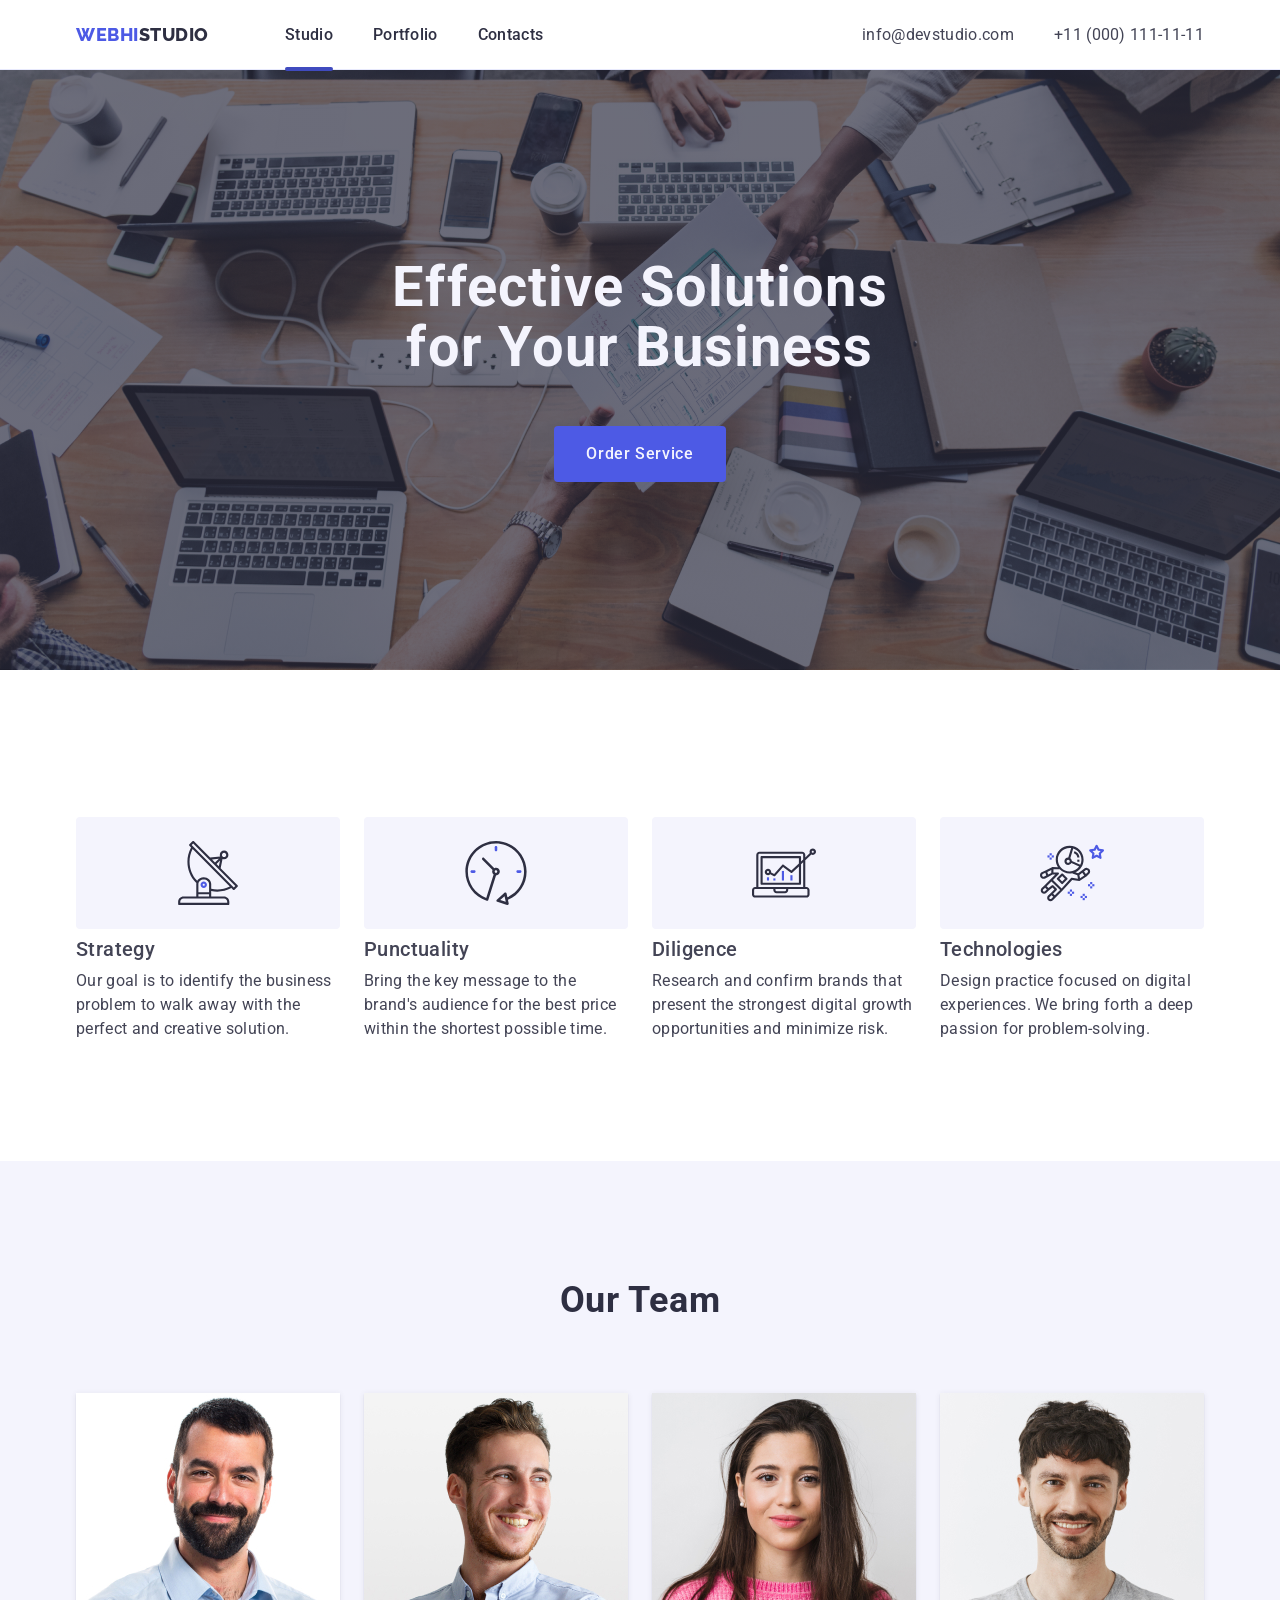
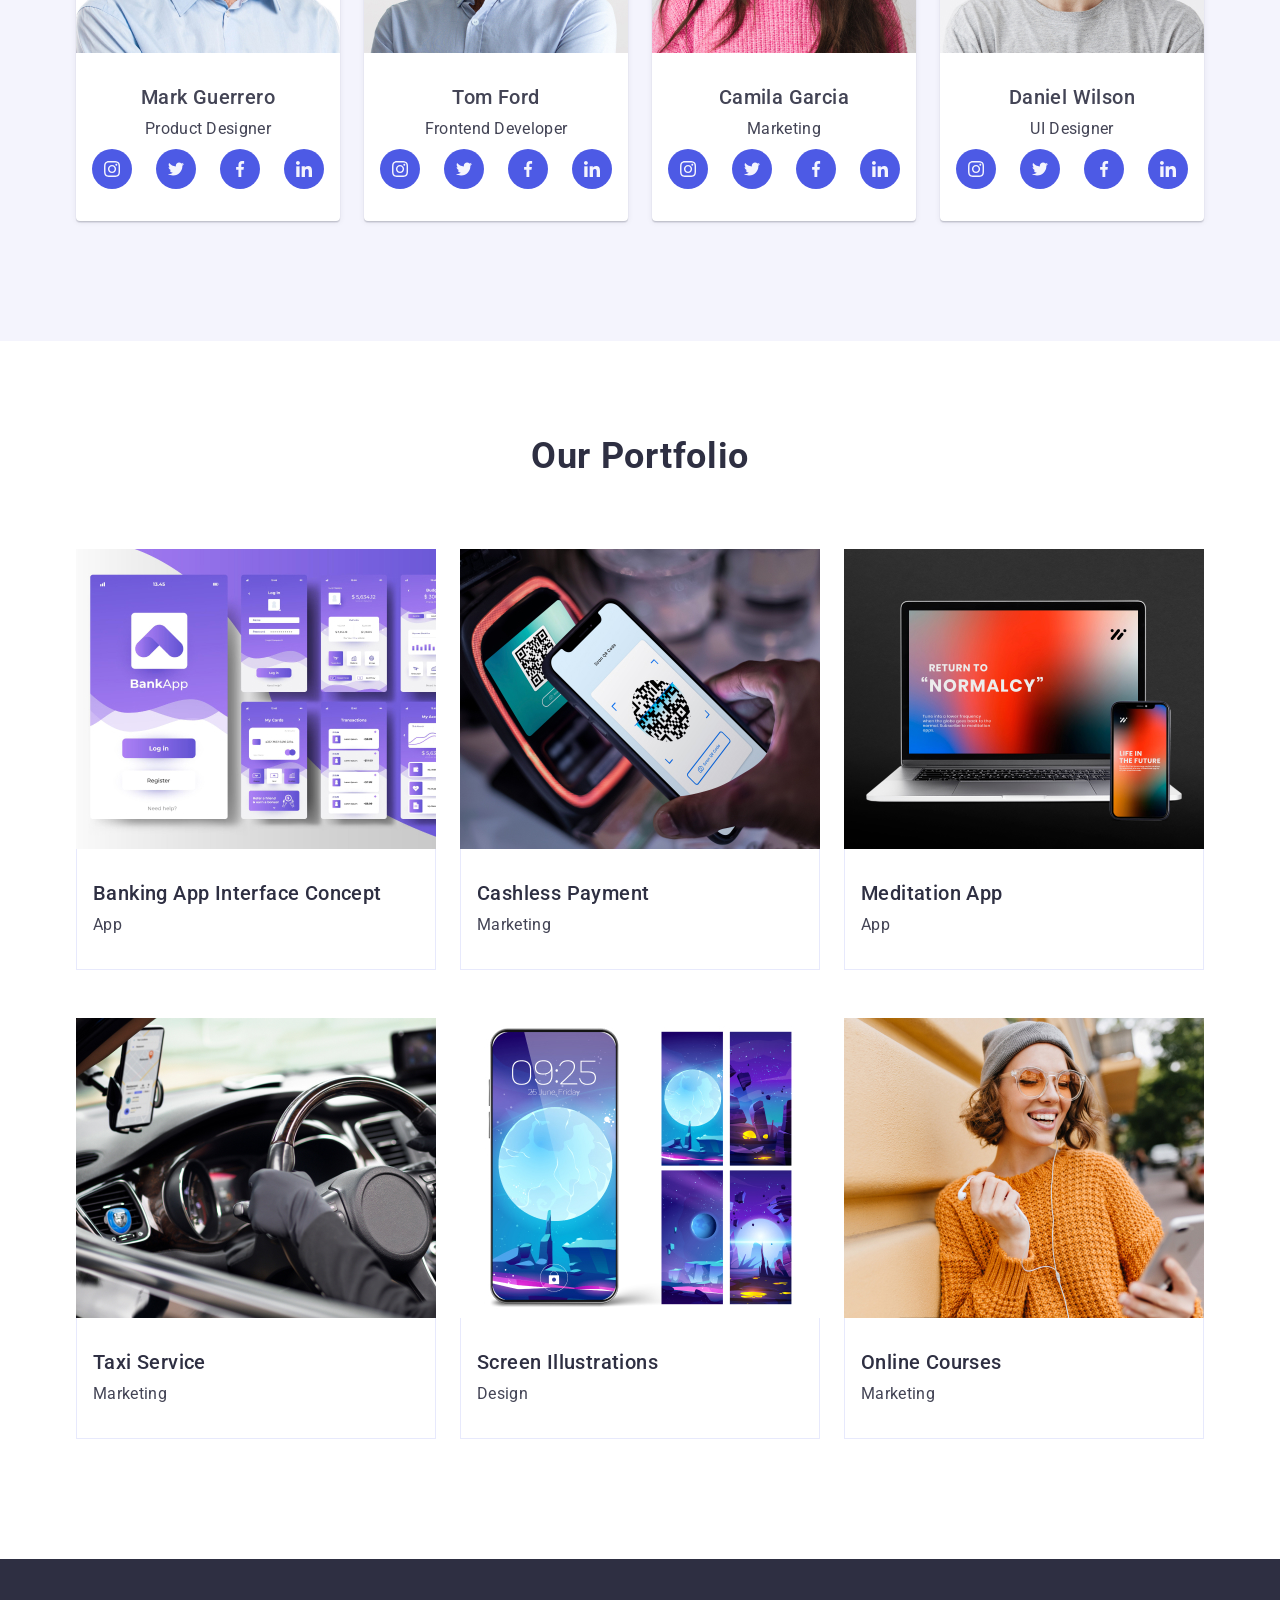
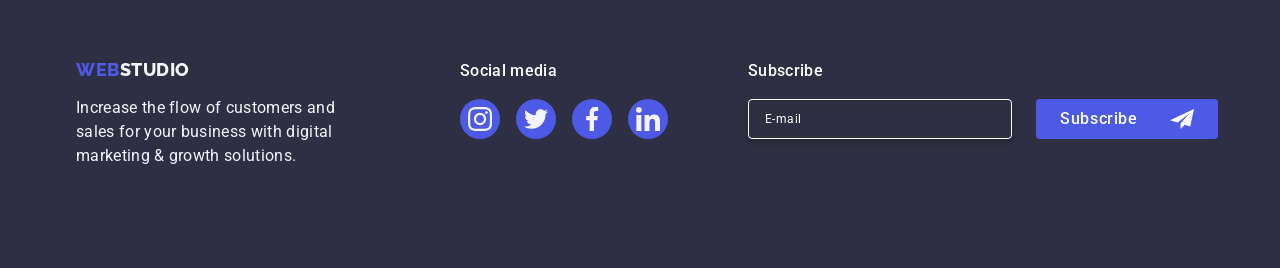
==== commit 4734cd44: "wew" ====
--- a/index.html
+++ b/index.html
@@ -24,7 +24,7 @@
       <div class="container header">
         <nav class="nav">
           <a class="logo" href="./index.html"
-            >Webbbbbb<span class="web-one">Studio</span></a
+            >Webhi<span class="web-one">Studio</span></a
           >
           <ul class="nav-list nav-container">
             <li class="nav-item">
@@ -636,8 +636,8 @@
               </div>
             </div>
       
-          <label class="modal-form-label">
-            <span class="modal-form-name">Phone</span>
+            <div class="test">
+          <label class="modal-form-label"> Phone </label>
             <span class="modal-input-wrapper">
               <input class="modal-form-input" type="tel" name="tel" required/>
               <svg class="modal-form-icon" width="18" height="24">
@@ -651,7 +651,7 @@
               <svg class="modal-form-icon" width="18" height="24">
                 <use href="./images/icons.svg#icon-email"></use></svg
             ></span>
-          </label>
+</div>
 
           <label class="modal-form-label textarea">
             <span class="modal-form-name">Comment</span>
--- a/css/styles.css
+++ b/css/styles.css
@@ -795,10 +795,9 @@
   padding: 8px 16px;
 }
 
-
-.modal-form-input:focus + .modal-form-icon {
+/* .modal-form-input:focus + .modal-form-icon {
   fill: #4D5AE5;
-}
+} */
 
 .modal-form-input:focus {
   border-color: #4D5AE5;
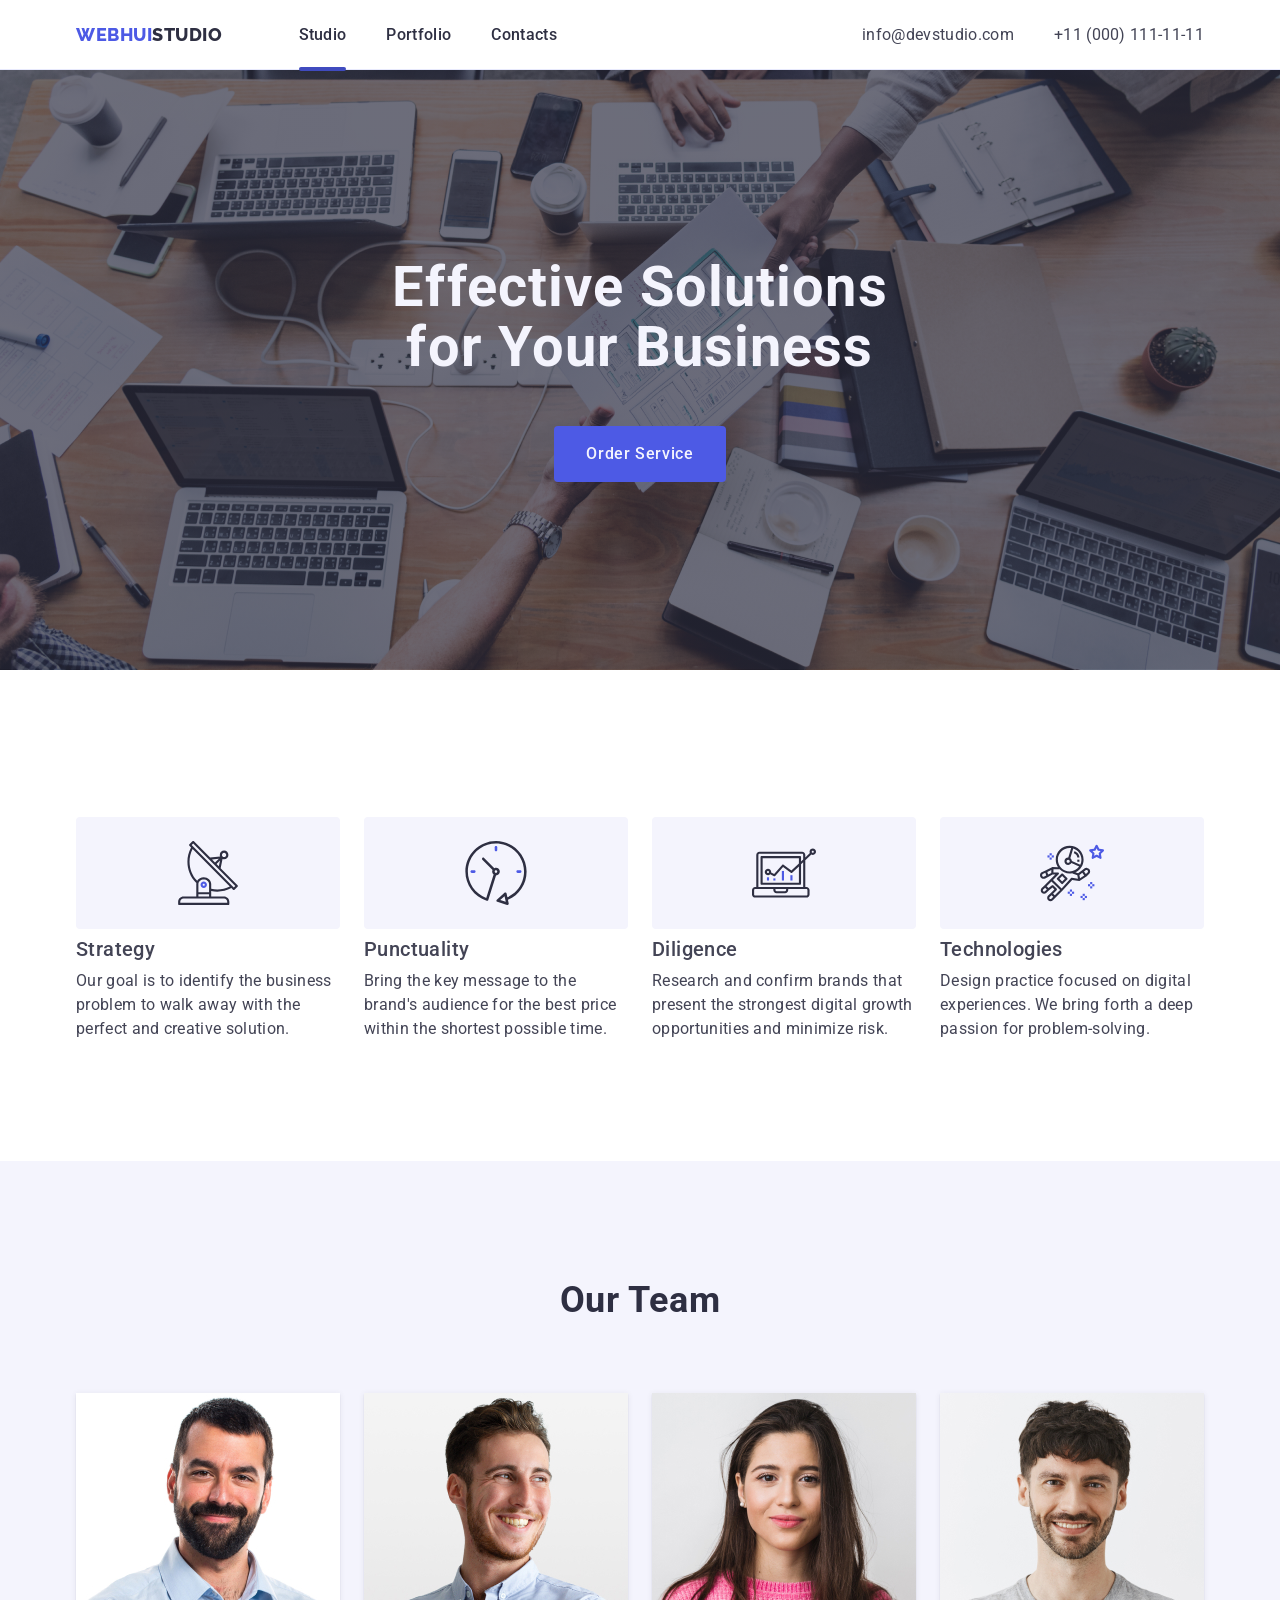
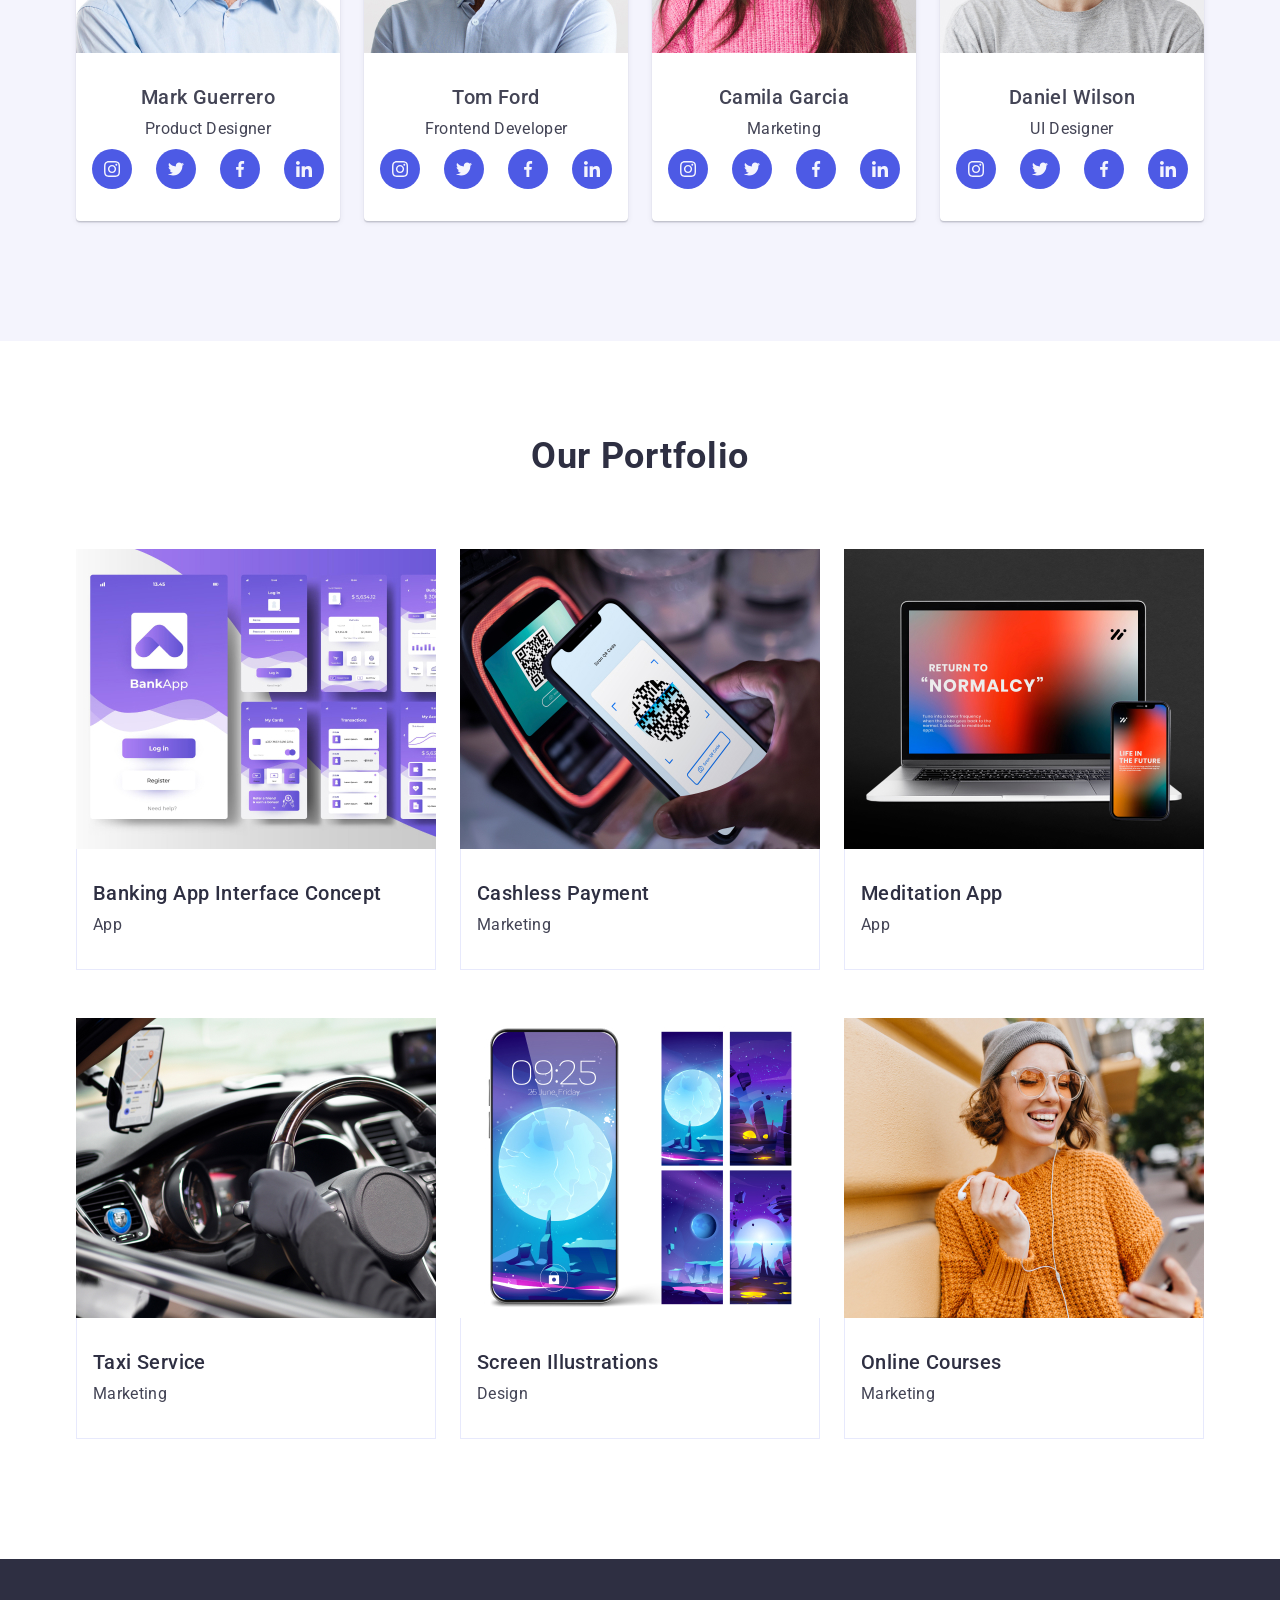
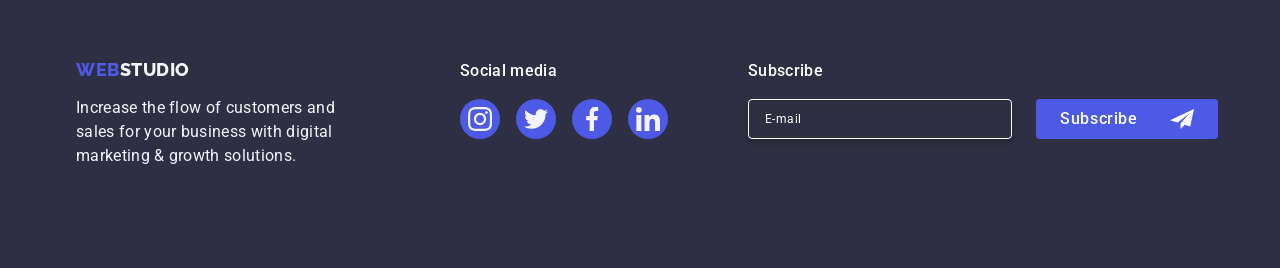
==== commit 3b27b1ad: "Update index.html" ====
--- a/index.html
+++ b/index.html
@@ -24,7 +24,7 @@
       <div class="container header">
         <nav class="nav">
           <a class="logo" href="./index.html"
-            >Webhi<span class="web-one">Studio</span></a
+            >Webhui<span class="web-one">Studio</span></a
           >
           <ul class="nav-list nav-container">
             <li class="nav-item">
@@ -643,7 +643,8 @@
               <svg class="modal-form-icon" width="18" height="24">
                 <use href="./images/icons.svg#icon-phone"></use></svg
             ></span>
-          </label>
+          
+        </div>
           <label class="modal-form-label">
             <span class="modal-form-name">Email</span>
             <span class="modal-input-wrapper">
@@ -651,7 +652,7 @@
               <svg class="modal-form-icon" width="18" height="24">
                 <use href="./images/icons.svg#icon-email"></use></svg
             ></span>
-</div>
+
 
           <label class="modal-form-label textarea">
             <span class="modal-form-name">Comment</span>
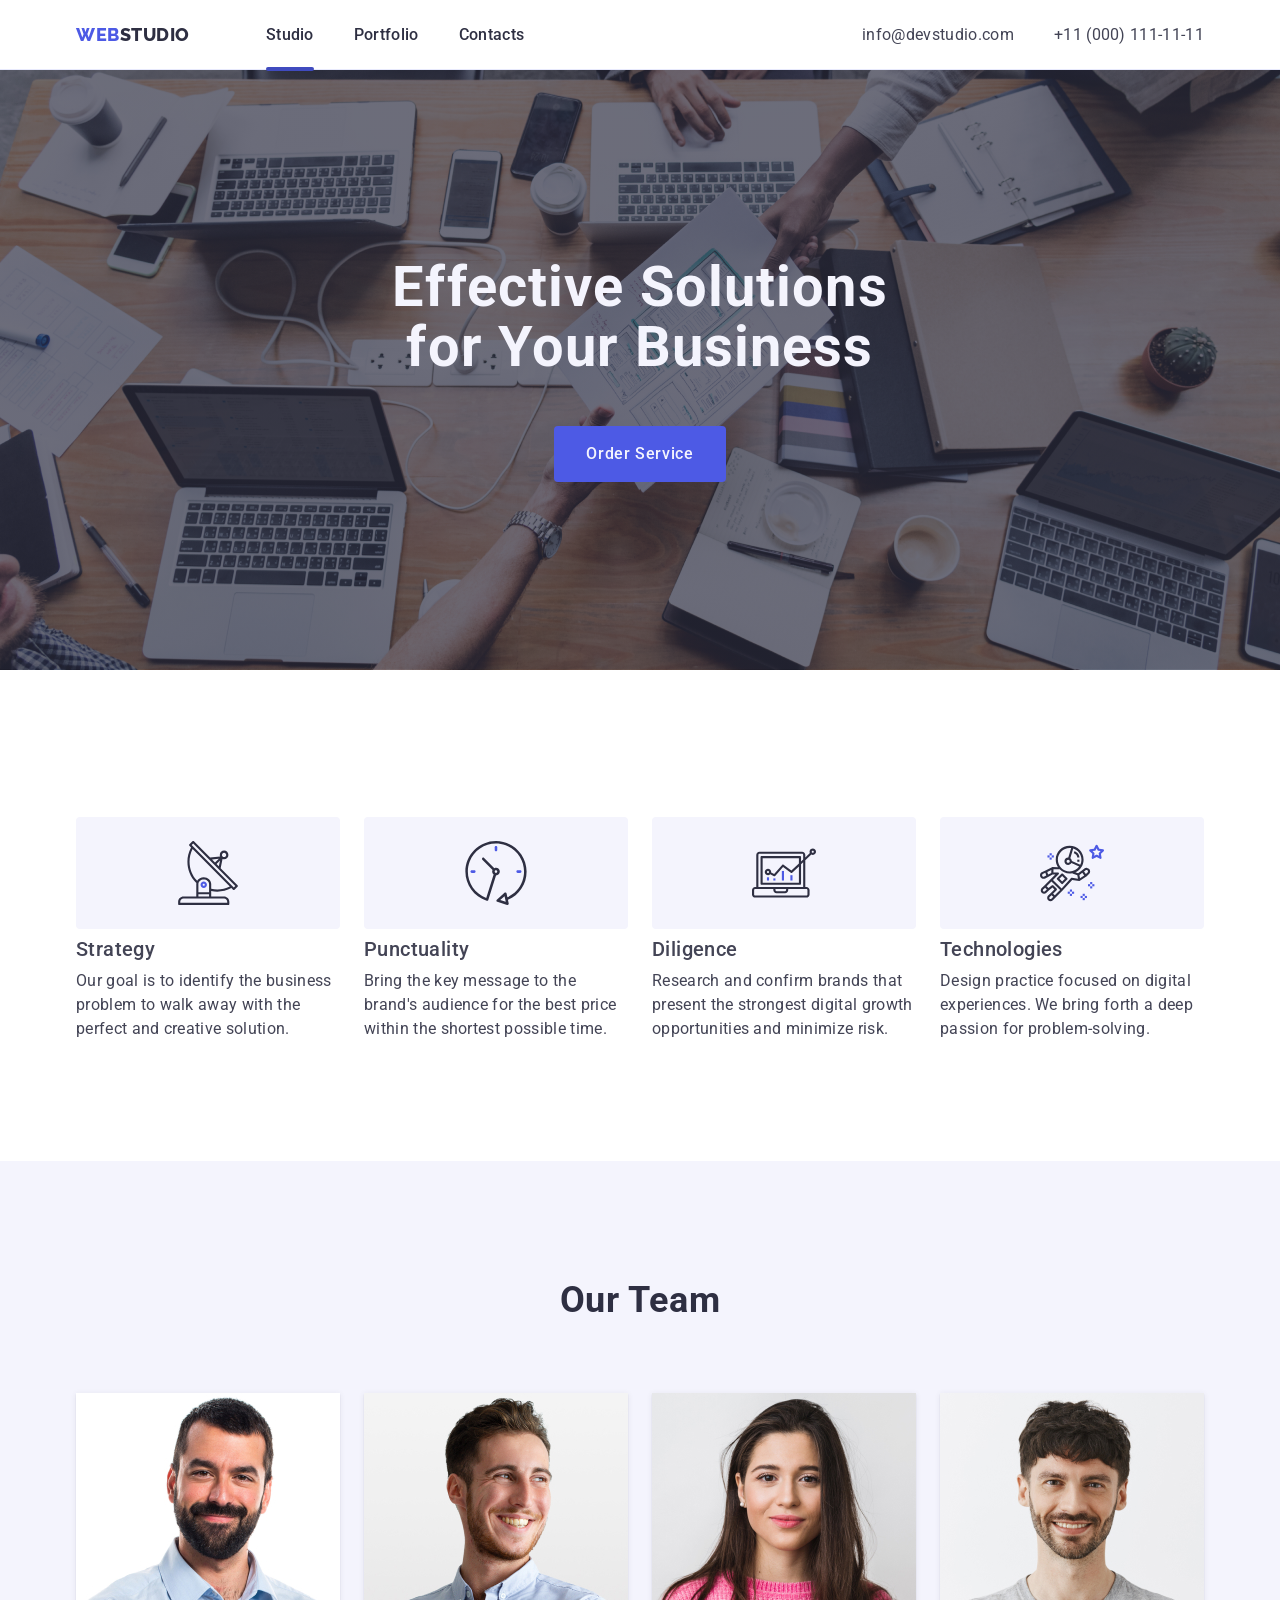
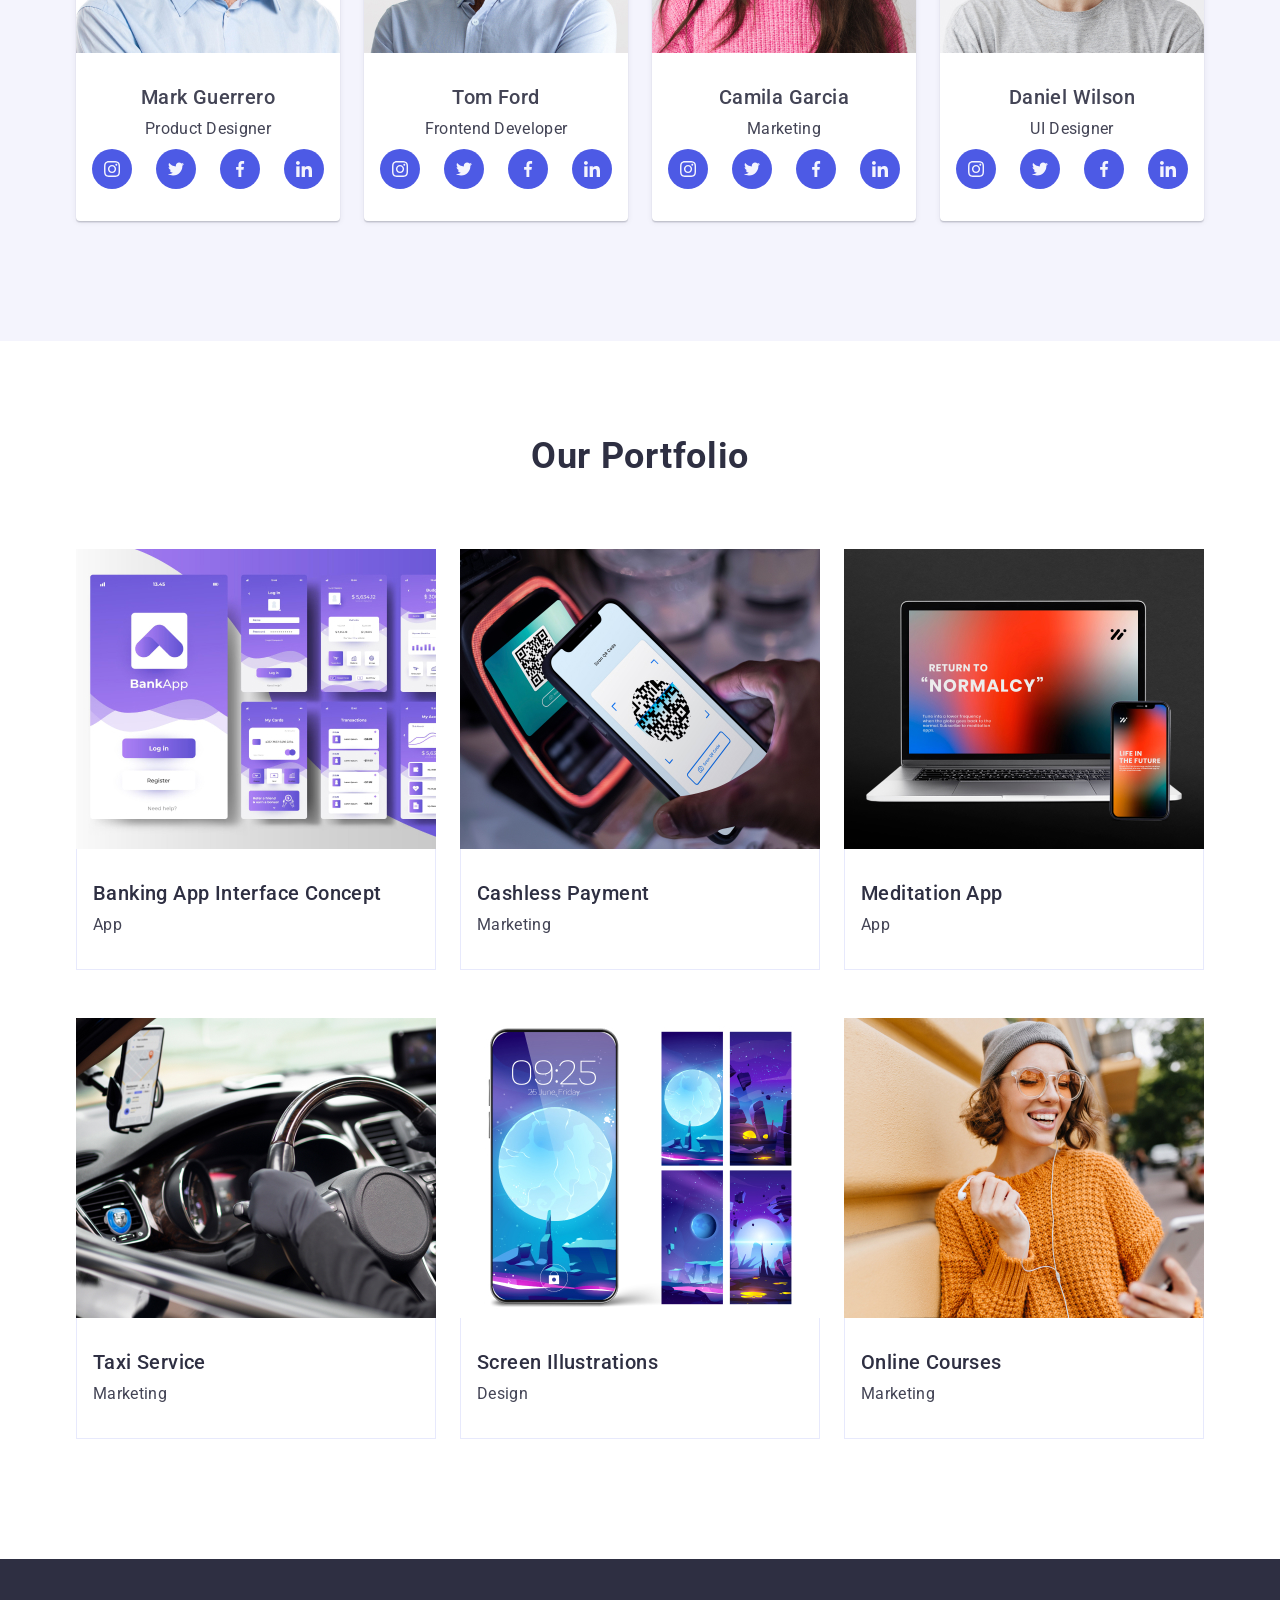
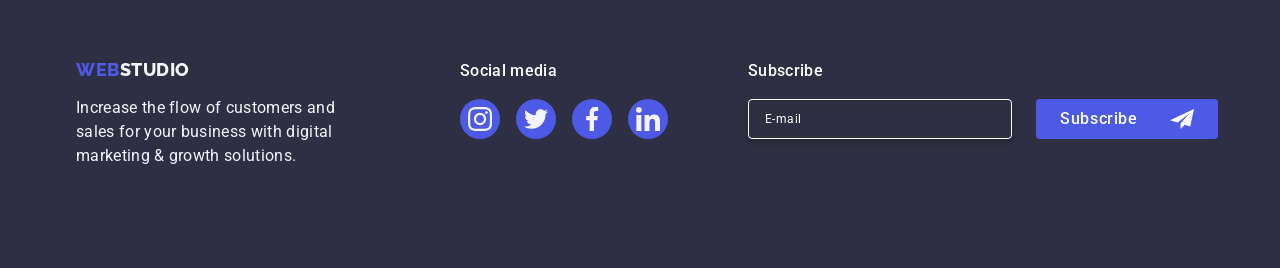
==== commit 1d30ba67: "Update index.html" ====
--- a/index.html
+++ b/index.html
@@ -24,7 +24,7 @@
       <div class="container header">
         <nav class="nav">
           <a class="logo" href="./index.html"
-            >Webhui<span class="web-one">Studio</span></a
+            >Web<span class="web-one">Studio</span></a
           >
           <ul class="nav-list nav-container">
             <li class="nav-item">
@@ -638,13 +638,13 @@
       
             <div class="test">
           <label class="modal-form-label"> Phone </label>
-            <span class="modal-input-wrapper">
+            <div class="modal-input-wrapper">
               <input class="modal-form-input" type="tel" name="tel" required/>
               <svg class="modal-form-icon" width="18" height="24">
                 <use href="./images/icons.svg#icon-phone"></use></svg
-            ></span>
-          
-        </div>
+            ></div>
+        </div>
+
           <label class="modal-form-label">
             <span class="modal-form-name">Email</span>
             <span class="modal-input-wrapper">
@@ -652,7 +652,7 @@
               <svg class="modal-form-icon" width="18" height="24">
                 <use href="./images/icons.svg#icon-email"></use></svg
             ></span>
-
+          </label>
 
           <label class="modal-form-label textarea">
             <span class="modal-form-name">Comment</span>
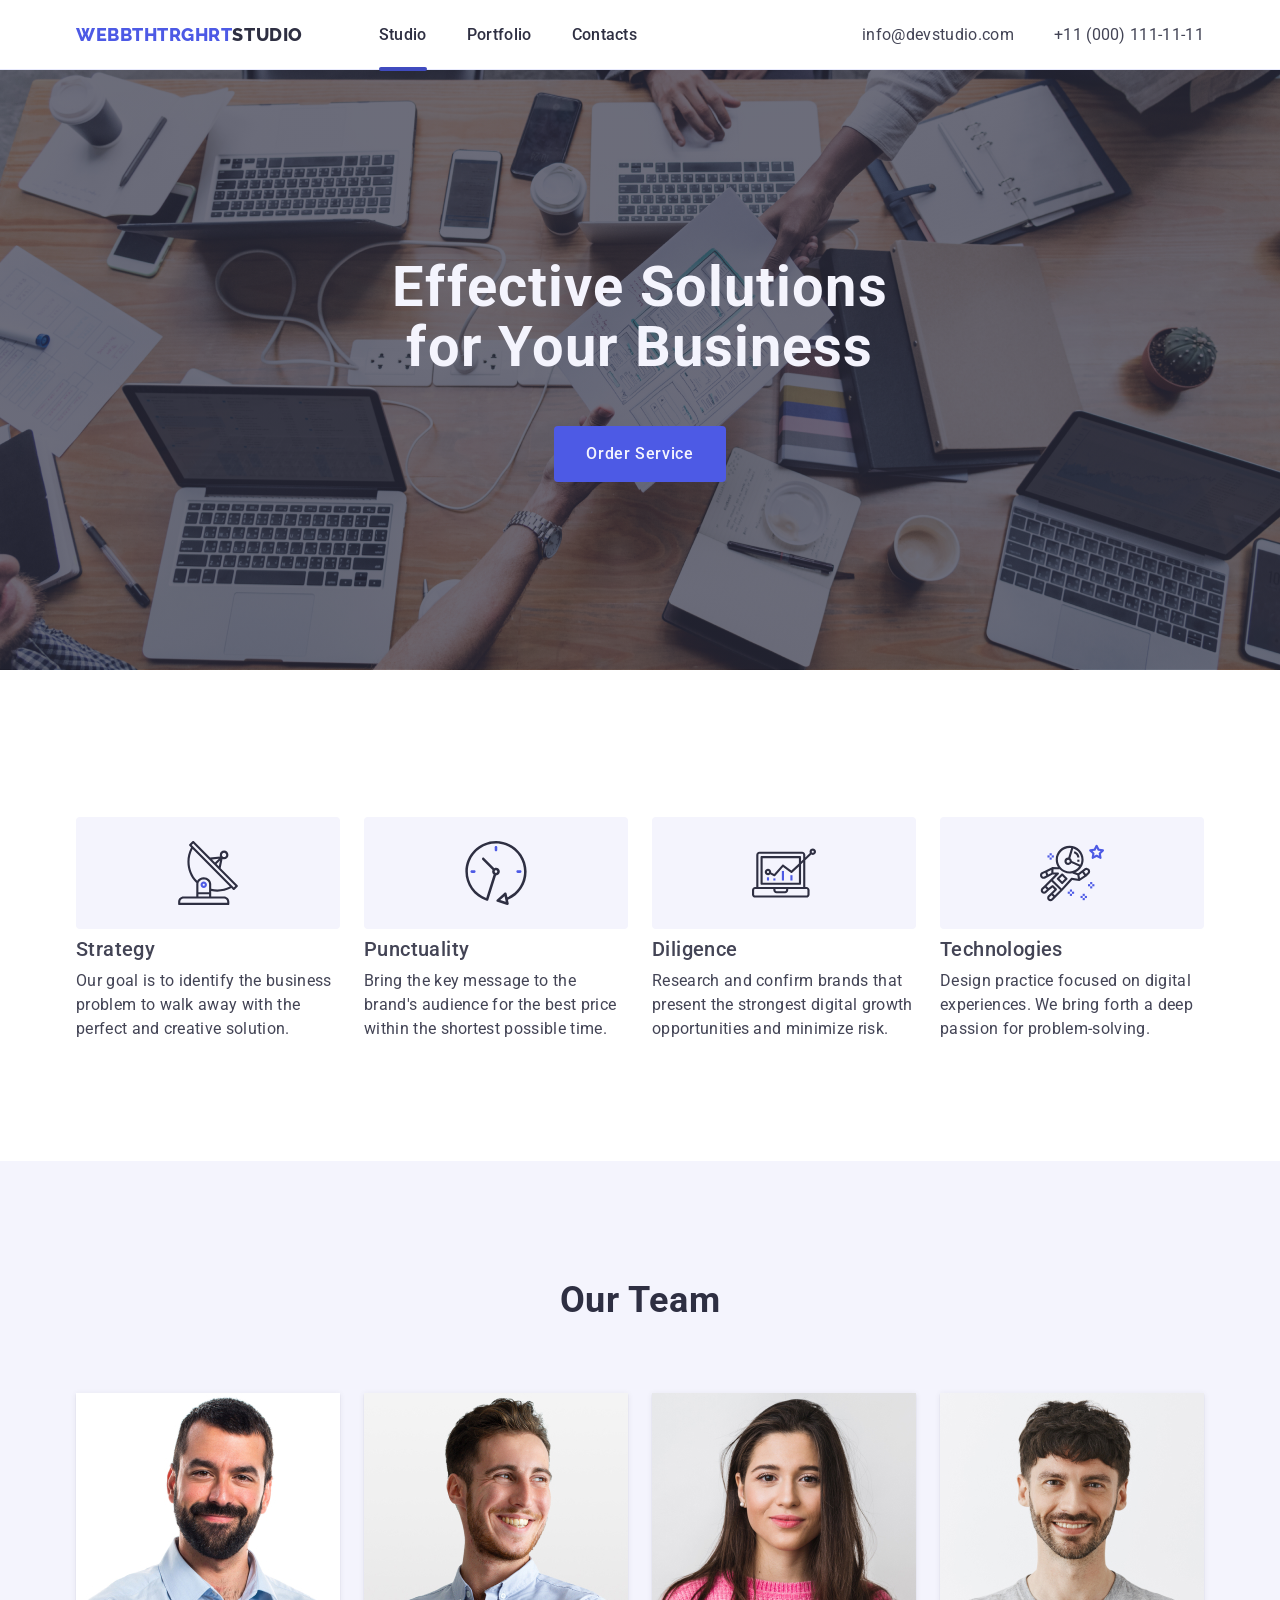
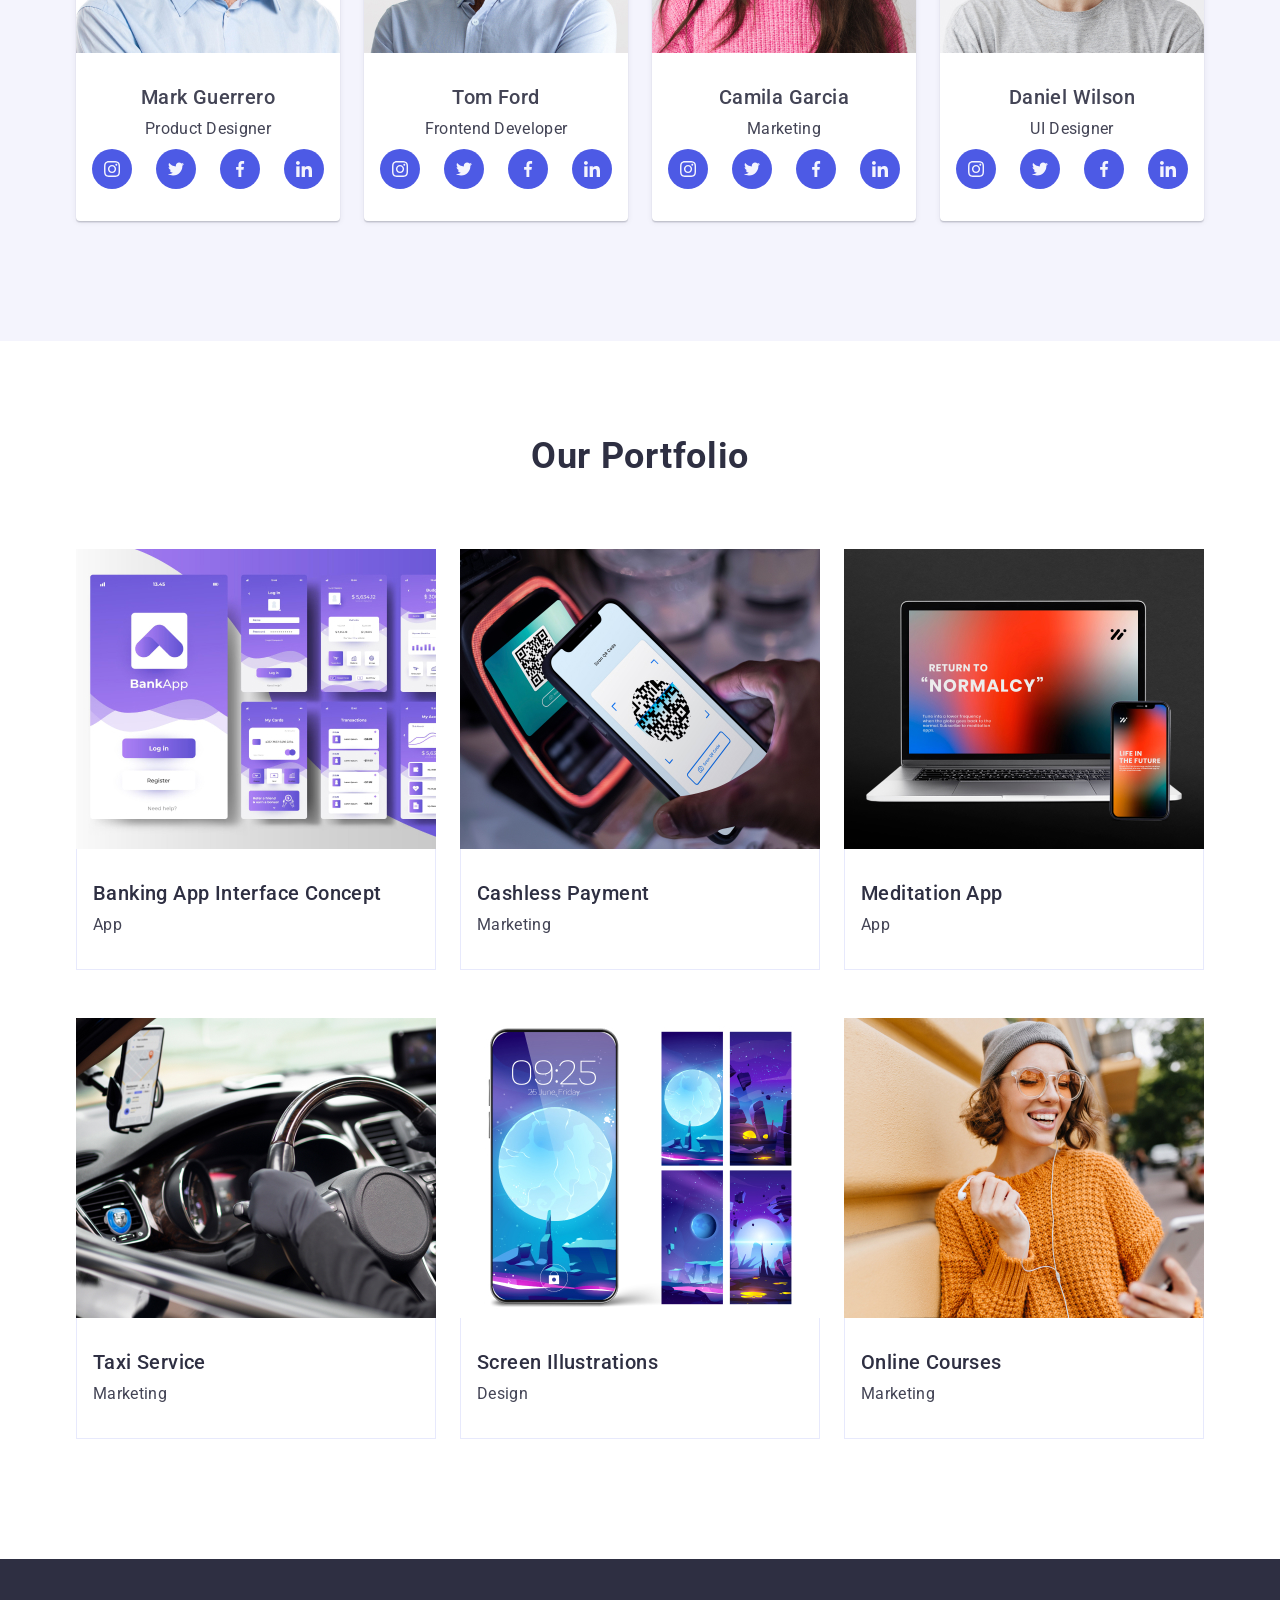
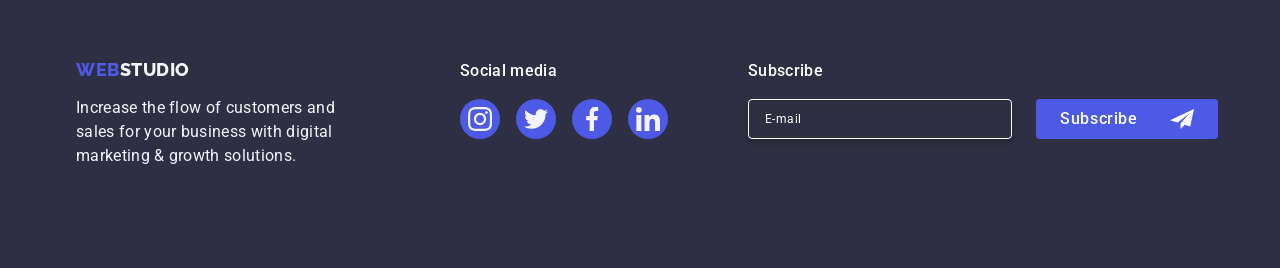
==== commit 4eba2a01: "Update index.html" ====
--- a/index.html
+++ b/index.html
@@ -24,7 +24,7 @@
       <div class="container header">
         <nav class="nav">
           <a class="logo" href="./index.html"
-            >Web<span class="web-one">Studio</span></a
+            >Webbthtrghrt<span class="web-one">Studio</span></a
           >
           <ul class="nav-list nav-container">
             <li class="nav-item">
@@ -625,11 +625,11 @@
         <p class="modal-title">Leave your contacts and we will call you back</p>
 
         <form class="modal-form">
+
           <div class="test">
           <label for="user-name" class="modal-form-label"> Name
              </label>
              <div class="modal-input-wrapper">
-    
               <input class="modal-form-input"  id="user-name" type="text" name="user-name" required minlength="3"/>
               <svg class="modal-form-icon" width="18" height="24">
                 <use href="./images/icons.svg#icon-person"></use></svg
@@ -645,23 +645,24 @@
             ></div>
         </div>
 
-          <label class="modal-form-label">
-            <span class="modal-form-name">Email</span>
-            <span class="modal-input-wrapper">
+        <div class="test">
+          <label class="modal-form-label"> Email </label>
+            <div class="modal-input-wrapper">
               <input class="modal-form-input" type="email" name="email" required/>
               <svg class="modal-form-icon" width="18" height="24">
                 <use href="./images/icons.svg#icon-email"></use></svg
-            ></span>
-          </label>
-
-          <label class="modal-form-label textarea">
-            <span class="modal-form-name">Comment</span>
+            ></div>
+ </div>
+
+ <div class="test">
+          <label class="modal-form-label textarea"> Comment </label>
             <textarea
               class="modal-form-comment"
               name="comment"
               placeholder="Text input"
             ></textarea>
-          </label>
+
+          </div>
 
           <input type="checkbox" class="checkbox visually-hidden" id="check" />
           <label class="checkbox-wrapper" for="check">
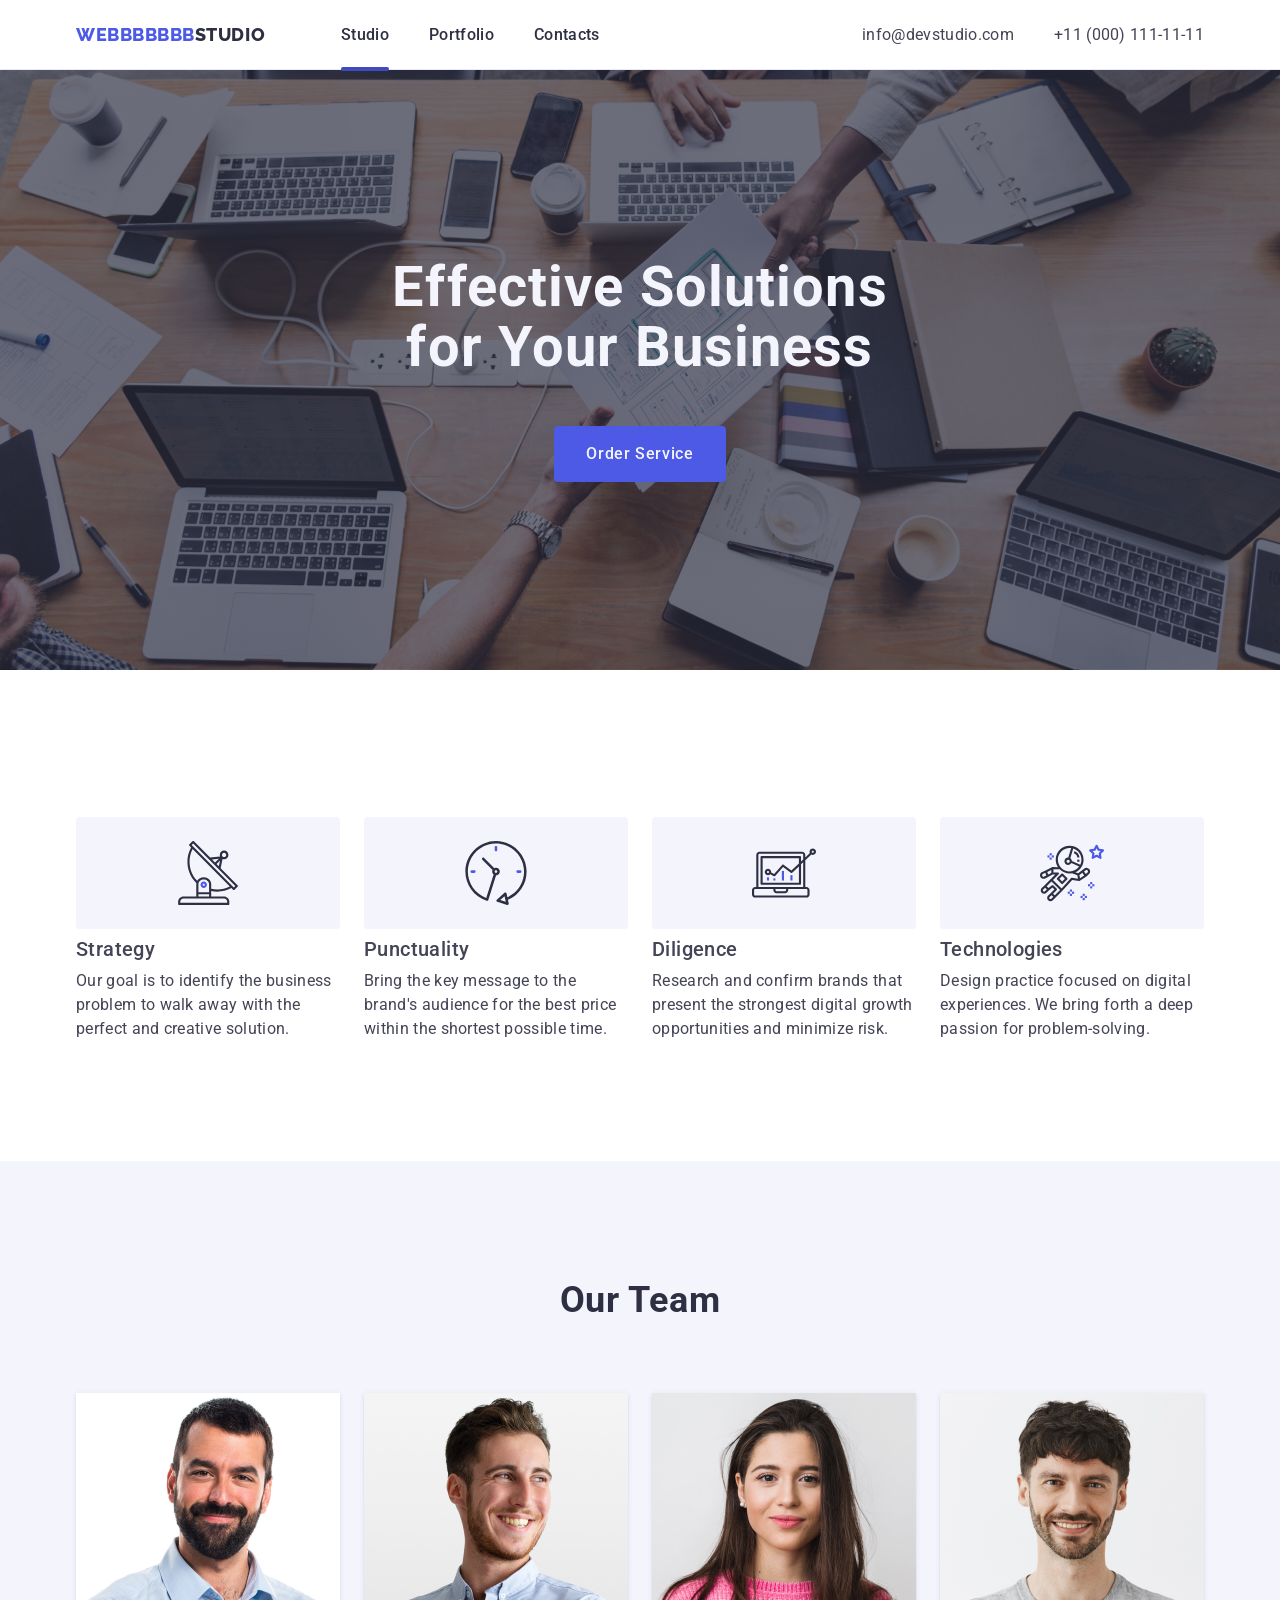
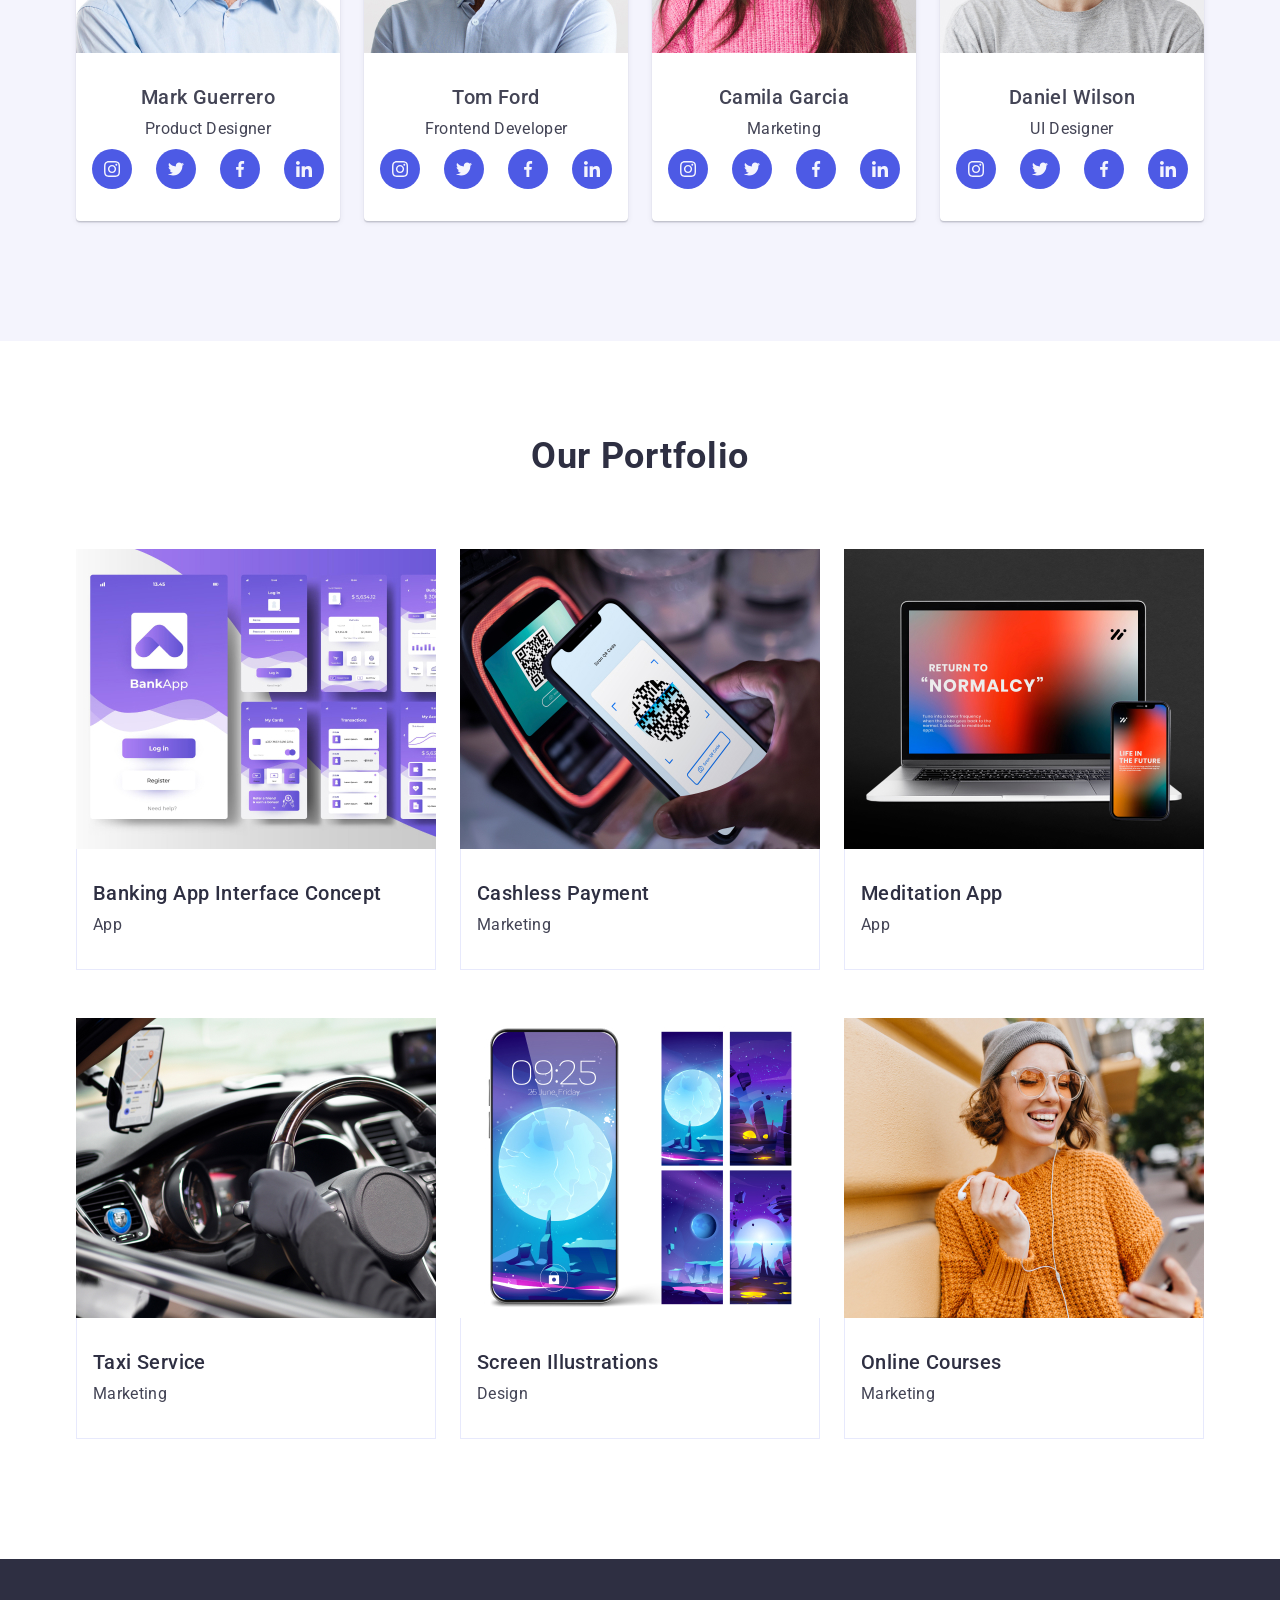
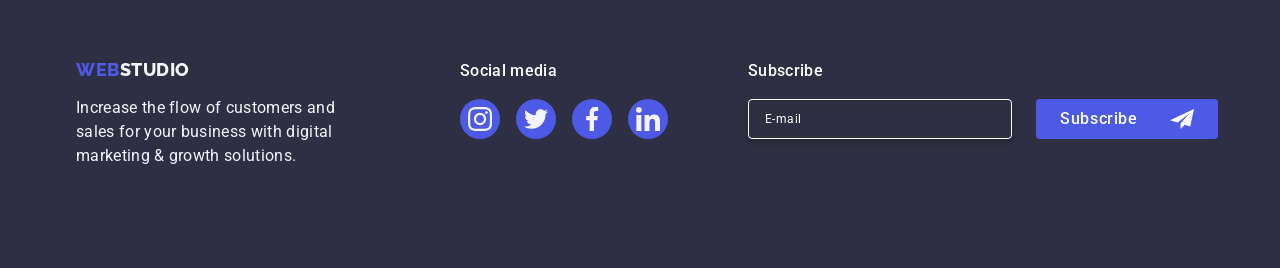
==== commit 55a13359: "Update index.html" ====
--- a/index.html
+++ b/index.html
@@ -24,7 +24,7 @@
       <div class="container header">
         <nav class="nav">
           <a class="logo" href="./index.html"
-            >Webbthtrghrt<span class="web-one">Studio</span></a
+            >Webbbbbbb<span class="web-one">Studio</span></a
           >
           <ul class="nav-list nav-container">
             <li class="nav-item">
@@ -632,7 +632,7 @@
              <div class="modal-input-wrapper">
               <input class="modal-form-input"  id="user-name" type="text" name="user-name" required minlength="3"/>
               <svg class="modal-form-icon" width="18" height="24">
-                <use href="./images/icons.svg#icon-person"></use></svg
+                <use href="./images/icons.svg#icon-person"></use></svg>
               </div>
             </div>
       
@@ -676,8 +676,7 @@
             >
           </label>
           <button type="submit" class="modal-form-btn">Send</button>
-    
-        </form>
+          </form>
 
 
 
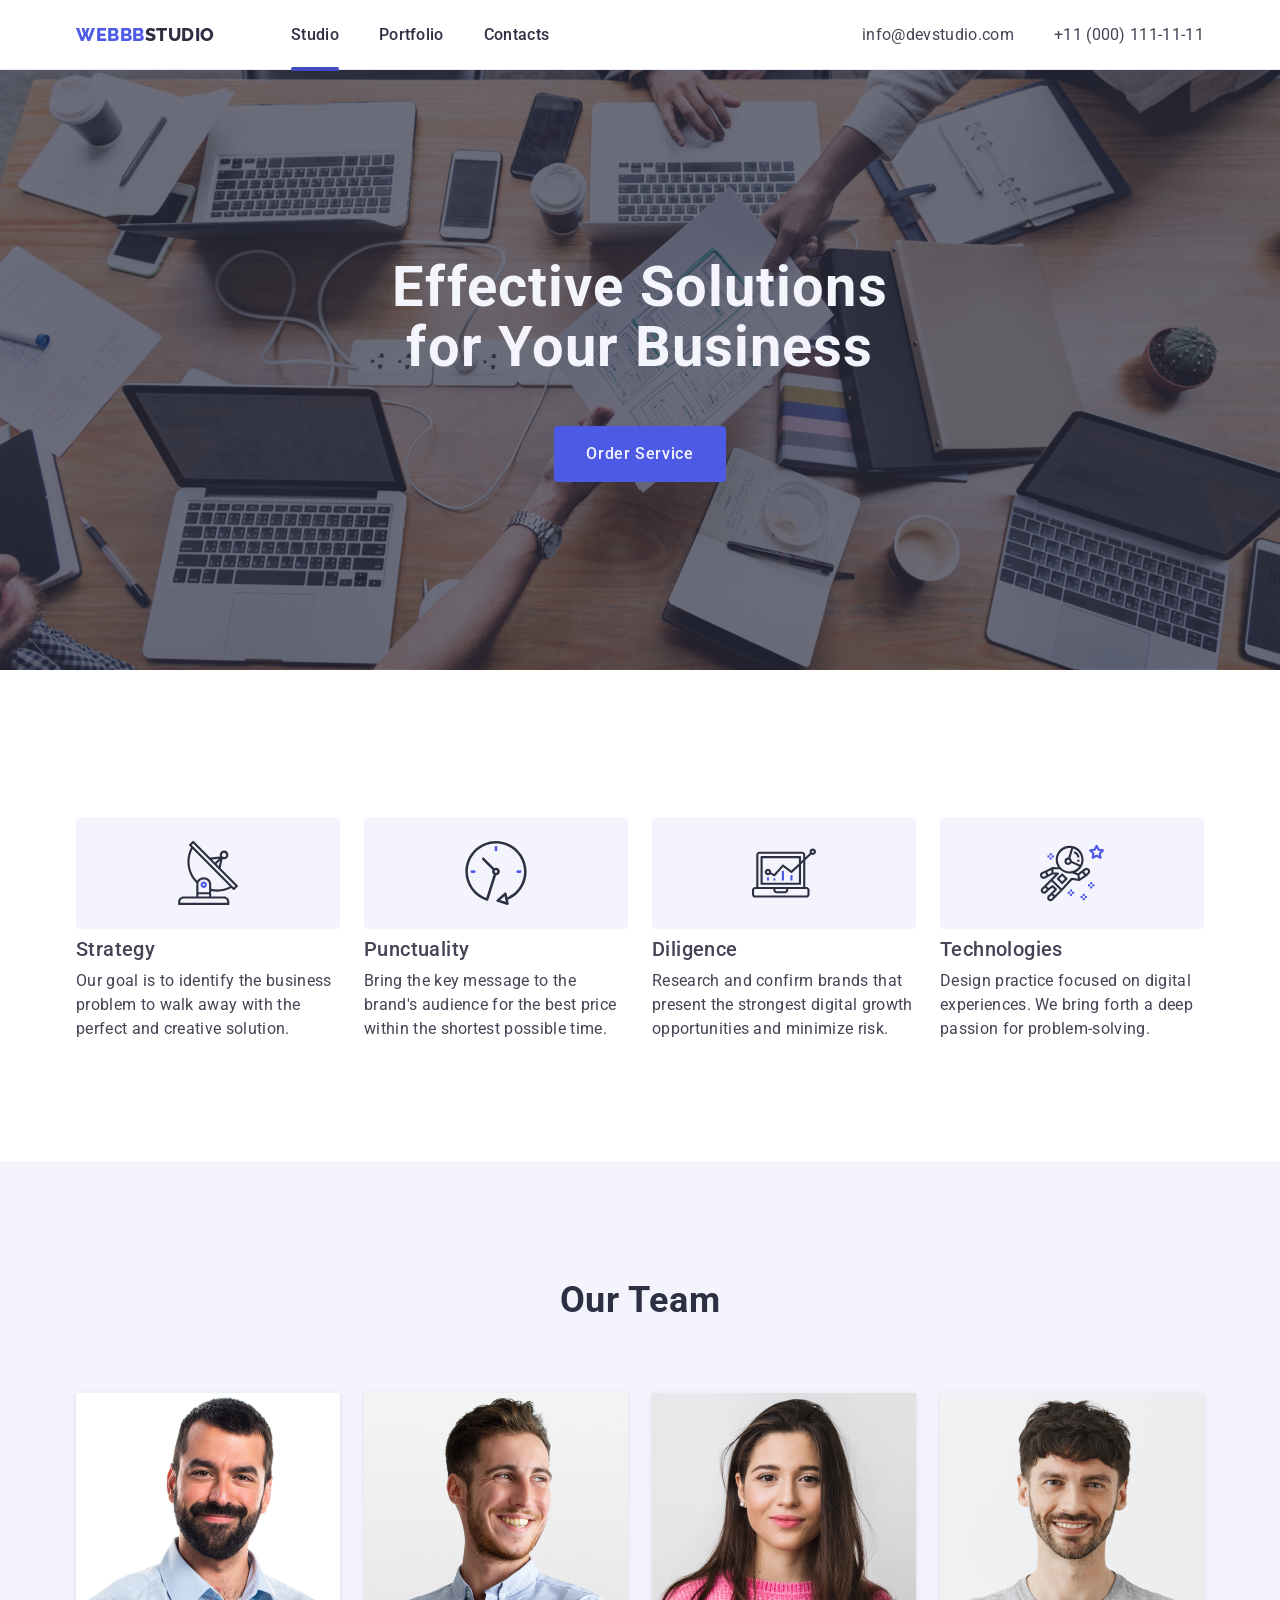
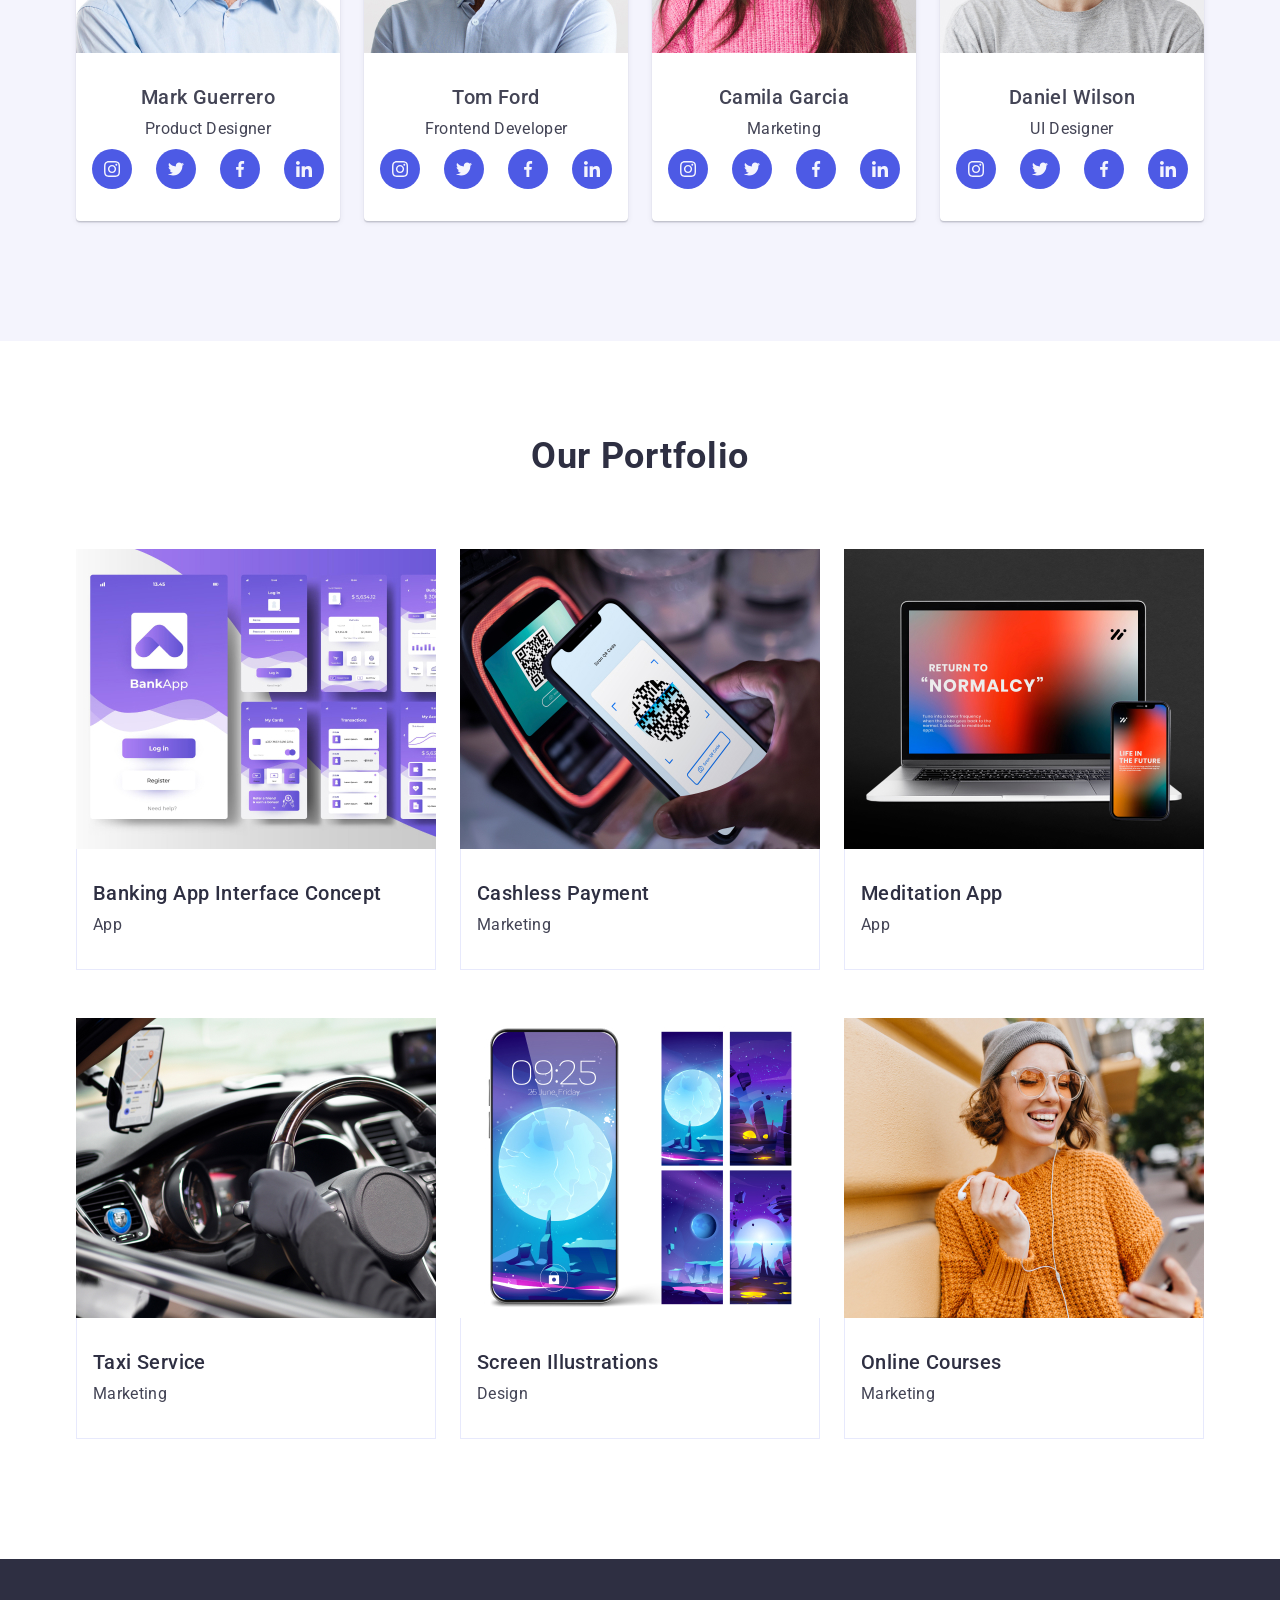
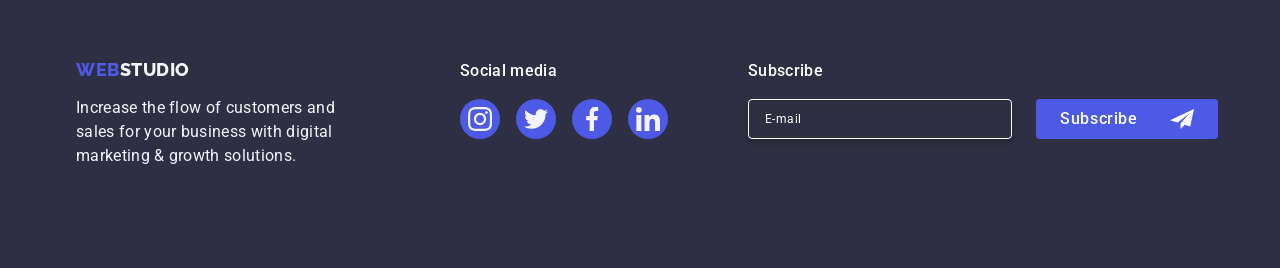
==== commit c4d92d96: "wrer frefr" ====
--- a/index.html
+++ b/index.html
@@ -24,7 +24,7 @@
       <div class="container header">
         <nav class="nav">
           <a class="logo" href="./index.html"
-            >Webbbbbbb<span class="web-one">Studio</span></a
+            >Webbb<span class="web-one">Studio</span></a
           >
           <ul class="nav-list nav-container">
             <li class="nav-item">
@@ -637,35 +637,37 @@
             </div>
       
             <div class="test">
-          <label class="modal-form-label"> Phone </label>
+          <label for="user-tel" class="modal-form-label"> Phone </label>
             <div class="modal-input-wrapper">
-              <input class="modal-form-input" type="tel" name="tel" required/>
+              <input class="modal-form-input" id="user-tel" type="tel" name="user-tel" required/>
               <svg class="modal-form-icon" width="18" height="24">
                 <use href="./images/icons.svg#icon-phone"></use></svg
             ></div>
         </div>
 
         <div class="test">
-          <label class="modal-form-label"> Email </label>
+          <label for="user-email" class="modal-form-label"> Email </label>
             <div class="modal-input-wrapper">
-              <input class="modal-form-input" type="email" name="email" required/>
+              <input class="modal-form-input" id="user-email" type="email" name="user-email" required/>
               <svg class="modal-form-icon" width="18" height="24">
                 <use href="./images/icons.svg#icon-email"></use></svg
             ></div>
  </div>
 
- <div class="test">
-          <label class="modal-form-label textarea"> Comment </label>
+ <div class="test test1">
+          <label for="user-comment" class="modal-form-label"> Comment </label>
             <textarea
+            id="user-comment"
               class="modal-form-comment"
-              name="comment"
+              name="user-comment"
               placeholder="Text input"
             ></textarea>
 
           </div>
 
-          <input type="checkbox" class="checkbox visually-hidden" id="check" />
-          <label class="checkbox-wrapper" for="check">
+          <div class="checktest">
+          <input type="checkbox" class="checkbox visually-hidden" id="user-privacy" />
+          <label class="checkbox-wrapper" for="user-privacy">
             <span class="custom-checkbox">
               <svg class="check-icon" width="10" height="8">
                 <use href="./images/icons.svg#icon-check"></use>
@@ -675,6 +677,8 @@
               Privacy Policy</a
             >
           </label>
+
+        </div>
           <button type="submit" class="modal-form-btn">Send</button>
           </form>
 
--- a/css/styles.css
+++ b/css/styles.css
@@ -63,9 +63,9 @@
   font: inherit;
 }
 
-textarea {
+/* textarea {
   resize: none;
-}
+} */
 
 /* загальні стилі для багатьох різних елементів */
 .container {
@@ -793,11 +793,18 @@
 .modal-form-comment {
   height: 120px;
   padding: 8px 16px;
+  font-size: 12px; 
+  line-height: 1.17; 
+  color: rgba(46, 47, 66, 0.4); 
 }
 
 /* .modal-form-input:focus + .modal-form-icon {
   fill: #4D5AE5;
 } */
+
+.modal-form-comment:focus {
+  border-color: #4D5AE5;
+}
 
 .modal-form-input:focus {
   border-color: #4D5AE5;
@@ -930,4 +937,12 @@
 
 .test {
   margin-bottom: 8px;
+}
+
+.test.test1 {
+  margin-bottom: 16px;
+}
+
+.checktest {
+  margin-bottom: 24px; 
 }
